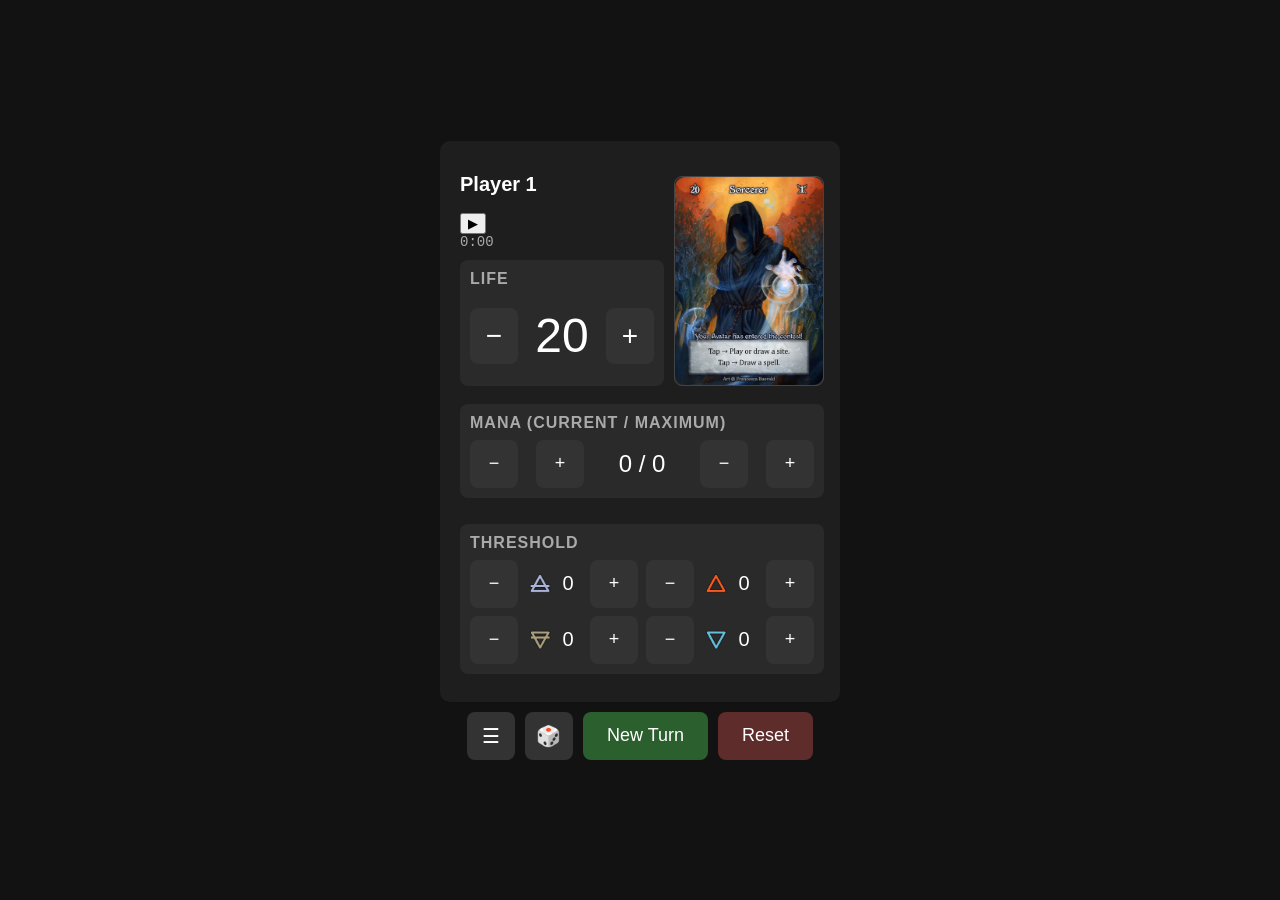
==== index.html @ 4267c9af "App launch!" ====
<!DOCTYPE html>
<html lang="en">
<head>
    <meta charset="UTF-8">
    <meta name="viewport" content="width=device-width, initial-scale=1.0">
    <title>Sorcery Life Counter</title>
    <link rel="stylesheet" href="css/style.css?v=1.0.4">
</head>
<body>

    <!-- Player panels -->
    <div class="container" id="container"></div>

    <!-- Global controls -->
    <div class="global-buttons">
        <button class="settings-btn" onclick="openMenu()">&#9776;</button>
        <button class="settings-btn" onclick="openDice()">&#127922;</button>
        <button class="new-turn-btn" onclick="newTurn()">New Turn</button>
        <button class="reset-btn" onclick="resetGame()">Reset</button>
    </div>

    <!-- Menu modal -->
    <div class="modal-overlay" id="menu-overlay" onclick="closeMenu()">
        <div class="modal-content menu-content" onclick="event.stopPropagation()">
            <button class="modal-close" onclick="closeMenu()">&#10005;</button>
            <h3 class="browser-title">Menu</h3>
            
            <button class="menu-option" onclick="openSettings()">
                <span class="menu-icon">&#9881;&#65039;</span>
                <span class="menu-label">Settings</span>
            </button>
            
            <button class="menu-option" onclick="openCodex()">
                <span class="menu-icon">&#128214;</span>
                <span class="menu-label">Codex</span>
            </button>
            
            <button class="menu-option" onclick="openCardLookup()">
                <span class="menu-icon">&#128269;</span>
                <span class="menu-label">Card Lookup</span>
            </button>
            
            <button class="menu-option" onclick="openAbout()">
                <span class="menu-icon">&#9432;</span>
                <span class="menu-label">About</span>
            </button>
        </div>
    </div>

    <!-- Settings modal -->
    <div class="modal-overlay" id="settings-overlay" onclick="closeSettings()">
        <div class="modal-content" onclick="event.stopPropagation()">
            <button class="modal-close" onclick="closeSettings()">&#10005;</button>
            <h3 class="browser-title">Settings</h3>
            
            <div class="settings-row">
                <label>Number of Players</label>
                <select id="player-count" onchange="handlePlayerCount()">
                    <option value="1">1 Player</option>
                    <option value="2">2 Players</option>
                    <option value="3">3 Players</option>
                    <option value="4">4 Players</option>
                    <option value="5">5 Players</option>
                    <option value="6">6 Players</option>
                </select>
            </div>
            
            <div class="settings-row">
                <label>Remove Player</label>
                <select id="remove-player" onchange="handleRemovePlayer()">
                    <option value="">Select player</option>
                </select>
            </div>
            
            <div class="settings-row">
                <label>Timer Mode</label>
                <select id="timer-mode" onchange="handleTimerModeChange()">
                    <option value="elapsed">Elapsed Time</option>
                    <option value="countdown">Countdown</option>
                </select>
            </div>
            
            <div class="settings-row">
                <label>Timer Scope</label>
                <select id="timer-scope" onchange="handleTimerScopeChange()">
                    <option value="global">Global Timer</option>
                    <option value="per-player">Per-Player Timer</option>
                </select>
            </div>
            
            <div class="settings-row">
                <label>Countdown Duration (minutes)</label>
                <input type="number" id="timer-duration" value="60" min="1" max="999" onchange="handleTimerDurationChange()">
            </div>
        </div>
    </div>

    <!-- Codex modal -->
    <div class="modal-overlay" id="codex-overlay" onclick="closeCodex()">
        <div class="modal-content" onclick="event.stopPropagation()">
            <button class="modal-close" onclick="closeCodex()">&#10005;</button>
            <h3 class="browser-title">Codex</h3>
            
            <div class="browser-controls">
                <input type="text" id="codex-search" placeholder="Search keywords (e.g., Ward, Charge)..."
                    oninput="searchCodex()" onclick="event.stopPropagation()">
            </div>
            
            <div id="codex-results" class="codex-results">
                <div class="browser-loading">Enter a keyword to search</div>
            </div>
        </div>
    </div>

    <!-- Card Lookup modal -->
    <div class="modal-overlay" id="card-lookup-overlay" onclick="closeCardLookup()">
        <div class="modal-content" onclick="event.stopPropagation()">
            <button class="modal-close" onclick="closeCardLookup()">&#10005;</button>
            <h3 class="browser-title">Card Lookup</h3>
            
            <div class="browser-controls">
                <input type="text" id="card-search" placeholder="Search cards..."
                    oninput="searchCards()" onclick="event.stopPropagation()">
            </div>
            
            <div id="card-results" class="avatar-list">
                <div class="browser-loading">Enter a card name to search</div>
            </div>
            
            <div id="card-detail" class="card-detail" style="display:none">
                <img id="card-detail-image" src="" alt="Card">
                <div id="card-detail-text"></div>
                <div id="card-detail-faq"></div>
                <button class="modal-cancel" onclick="backToCardList()">Back</button>
            </div>
        </div>
    </div>

    <!-- About modal -->
    <div class="modal-overlay" id="about-overlay" onclick="closeAbout()">
        <div class="modal-content about-content" onclick="event.stopPropagation()">
            <button class="modal-close" onclick="closeAbout()">&#10005;</button>
            <h3 class="browser-title">About</h3>
            
            <div class="about-section">
                <h4>Sorcery Life Counter</h4>
                <p>A comprehensive life tracking and reference tool for Sorcery: Contested Realm.</p>
                <p class="about-motto"><em>"Opponents, not enemies :)"</em></p>
            </div>
            
            <div class="about-section">
                <h4>Created By</h4>
                <p><a href="https://github.com/Kraxiloth" target="_blank" rel="noopener">Kraxiloth</a></p>
                <p class="about-contact">Contact: Discord @kraxiloth</p>
            </div>
            
            <div class="about-section">
                <h4>Contributors</h4>
                <p>Special thanks to the <strong>Kanoncon</strong> community for invaluable feedback and testing.</p>
                <p><strong>Nossy</strong> — Design & Testing</p>
            </div>
            
            <div class="about-section">
                <h4>Development</h4>
                <p>Built through AI-assisted pair programming with <strong>Claude</strong> (Anthropic). This project demonstrates the potential of collaborative human-AI development.</p>
            </div>
            
            <div class="about-section">
                <h4>Open Source</h4>
                <p><a href="https://github.com/Kraxiloth/sorcery" target="_blank" rel="noopener">View on GitHub</a></p>
                <p class="about-version">Version 1.0.4</p>
            </div>
        </div>
    </div>

    <!-- Avatar card modal -->
    <div class="modal-overlay" id="modal-overlay" onclick="closeModal()">
        <div class="modal-content" onclick="event.stopPropagation()">
            <button class="modal-close" onclick="closeModal()">&#10005;</button>

            <div id="modal-view-card">
                <img class="modal-image" id="modal-image" src="" alt="Avatar">
                <button class="modal-change" onclick="openAvatarBrowser()">Change Avatar</button>
            </div>

            <div id="modal-avatar-browser" style="display:none" onclick="event.stopPropagation()">
                <h3 class="browser-title">Select Avatar</h3>
                <div class="browser-controls">
                    <input type="text" id="avatar-search" placeholder="Search avatars..."
                        oninput="handleSearchInput()" onclick="event.stopPropagation()">
                    <label class="finish-toggle">
                        <input type="checkbox" id="show-all-finishes" onchange="filterAvatars()">
                        Show all finishes
                    </label>
                </div>
                <div id="avatar-list" class="avatar-list">
                    <div class="browser-loading">Loading avatars...</div>
                </div>
                <div id="avatar-preview" class="avatar-preview" style="display:none">
                    <img id="preview-image" src="" alt="Preview">
                    <button class="modal-change" onclick="confirmAvatar()">Select This Avatar</button>
                    <button class="modal-cancel" onclick="backToList()">Back</button>
                </div>
            </div>
        </div>
    </div>

    <!-- Dice roller modal -->
    <div class="modal-overlay" id="dice-overlay" onclick="closeDice()">
        <div class="modal-content" onclick="event.stopPropagation()">
            <button class="modal-close" onclick="closeDice()">&#10005;</button>
            <h3 class="browser-title">Dice Roller</h3>
            <div class="dice-controls">
                <div class="dice-row">
                    <span class="dice-label">D6</span>
                    <button class="dice-count-btn" onclick="adjustDiceCount('d6', -1)">&minus;</button>
                    <span class="dice-count" id="count-d6">0</span>
                    <button class="dice-count-btn" onclick="adjustDiceCount('d6', 1)">+</button>
                </div>
                <div class="dice-row">
                    <span class="dice-label">D12</span>
                    <button class="dice-count-btn" onclick="adjustDiceCount('d12', -1)">&minus;</button>
                    <span class="dice-count" id="count-d12">0</span>
                    <button class="dice-count-btn" onclick="adjustDiceCount('d12', 1)">+</button>
                </div>
                <div class="dice-row">
                    <span class="dice-label">D20</span>
                    <button class="dice-count-btn" onclick="adjustDiceCount('d20', -1)">&minus;</button>
                    <span class="dice-count" id="count-d20">0</span>
                    <button class="dice-count-btn" onclick="adjustDiceCount('d20', 1)">+</button>
                </div>
            </div>
            <button class="new-turn-btn" id="roll-btn" onclick="rollDice()">Roll</button>
            <div id="dice-results" class="dice-results" style="display:none">
                <div id="dice-results-content"></div>
                <div class="dice-grand-total" id="dice-grand-total"></div>
                <button class="new-turn-btn" onclick="rollDice()">Roll Again</button>
            </div>
        </div>
    </div>

    <!-- Scripts loaded in dependency order -->
    <script src="js/players.js?v=1.0.4"></script>
    <script src="js/game.js?v=1.0.4"></script>
    <script src="js/timer.js?v=1.0.4"></script>
    <script src="js/avatars.js?v=1.0.0"></script>
    <script src="js/dice.js?v=1.0.0"></script>
    <script src="js/codex.js?v=1.0.4"></script>
    <script src="js/cards.js?v=1.0.4"></script>
    <script src="js/ui.js?v=1.0.4"></script>

    <script>
        // Initialise the app
        const stateLoaded = loadGameState();
        renderPlayers();
        updateRemoveDropdown();
        
        if (stateLoaded) {
            restoreAvatarImages();
        }
    </script>

</body>
</html>
---- css/style.css ----
/* =============================================================================
   DESIGN SYSTEM - CSS VARIABLES
   ============================================================================= */

:root {
    /* Spacing scale */
    --space-xs: 2px;
    --space-sm: 4px;
    --space-md: 8px;
    --space-lg: 10px;
    --space-xl: 20px;
    
    /* Component sizes */
    --button-size: 48px;
    --button-font: 18px;
    --life-button-height: 56px;
    --life-button-font: 28px;
    --value-width: 80px;
    --value-font: 48px;
    --value-small-font: 20px;
    --icon-size: 24px;
    
    /* Grid layout - calculated for content fit */
    --avatar-width: 150px;
    --grid-gap: 10px;
    
    /* Rounded values */
    --radius-sm: 8px;
    --radius-md: 10px;
    --radius-lg: 12px;
    
    /* Colors */
    --bg-primary: #121212;
    --bg-secondary: #1e1e1e;
    --bg-tertiary: #2a2a2a;
    --bg-button: #333333;
    --bg-button-hover: #555555;
    --border-color: #444444;
    --text-primary: #ffffff;
    --text-secondary: #aaaaaa;
    --text-tertiary: #666666;
    --color-green: #2c5f2e;
    --color-green-hover: #3d7a40;
    --color-red: #5f2c2c;
    --color-red-hover: #7a3d3d;
    --color-timer-expired: #ff6b6b;
}

/* Breakpoint: Narrow devices (Galaxy S8+, older phones) */
@media (max-width: 360px) {
    :root {
        --space-md: 6px;
        --space-lg: 8px;
        --space-xl: 15px;
        --button-size: 40px;
        --button-font: 16px;
        --life-button-font: 24px;
        --value-width: 70px;
        --value-small-font: 16px;
        --icon-size: 20px;
        --avatar-width: 130px;
        --grid-gap: 8px;
    }
}

/* Breakpoint: Short viewports */
@media (max-height: 700px) {
    :root {
        --space-md: 6px;
        --value-font: 32px;
    }
}


/* =============================================================================
   BASE
   ============================================================================= */

html, body {
    overflow-x: hidden;
}

body {
    background-color: var(--bg-primary);
    color: var(--text-primary);
    font-family: Arial, sans-serif;
    display: flex;
    flex-direction: column;
    align-items: center;
    justify-content: center;
    height: 100svh;
    margin: 0;
    overflow: hidden;
}


/* =============================================================================
   GLOBAL BUTTONS
   ============================================================================= */

.global-buttons {
    display: flex;
    gap: var(--space-lg);
    margin-top: var(--space-lg);
    justify-content: center;
    padding: 0 var(--space-lg);
    padding-bottom: env(safe-area-inset-bottom, var(--space-lg));
    flex-shrink: 0;
}

.settings-btn {
    background-color: var(--bg-button);
    color: var(--text-primary);
    border: none;
    padding: 0;
    border-radius: var(--radius-sm);
    font-size: 20px;
    cursor: pointer;
    width: var(--button-size);
    height: var(--button-size);
    display: flex;
    align-items: center;
    justify-content: center;
    flex-shrink: 0;
}

.new-turn-btn {
    background-color: var(--color-green);
    color: var(--text-primary);
    border: none;
    padding: 0 24px;
    border-radius: var(--radius-sm);
    font-size: var(--button-font);
    cursor: pointer;
    flex: 1;
    max-width: 200px;
    min-width: 100px;
    height: var(--button-size);
    display: flex;
    align-items: center;
    justify-content: center;
    white-space: nowrap;
}

.new-turn-btn:hover {
    background-color: var(--color-green-hover);
}

.reset-btn {
    background-color: var(--color-red);
    color: var(--text-primary);
    border: none;
    padding: 0 24px;
    border-radius: var(--radius-sm);
    font-size: var(--button-font);
    cursor: pointer;
    height: var(--button-size);
    display: flex;
    align-items: center;
    justify-content: center;
}

.reset-btn:hover {
    background-color: var(--color-red-hover);
}


/* =============================================================================
   PLAYER PANEL
   ============================================================================= */

.container {
    display: flex;
    flex-wrap: wrap;
    justify-content: center;
    width: 100%;
    max-width: 800px;
    gap: var(--space-xl);
}

.player {
    background-color: var(--bg-secondary);
    padding: var(--space-xl);
    border-radius: var(--radius-md);
    flex: 1 1 300px;
    max-width: 360px;
    display: grid;
    grid-template-columns: 1fr var(--avatar-width);
    grid-template-rows: auto 1fr;
    column-gap: var(--grid-gap);
    row-gap: var(--grid-gap);
    align-items: stretch;
}

.player-header-section {
    grid-column: 1;
    grid-row: 1;
    display: flex;
    flex-direction: column;
    gap: var(--space-sm);
}

.player-name {
    margin: 0;
    font-size: 20px;
    cursor: pointer;
    min-height: var(--button-size);
    display: flex;
    align-items: center;
}

.timer-display {
    font-size: 14px;
    color: var(--text-secondary);
    font-family: 'Courier New', monospace;
}

.timer-expired {
    color: var(--color-timer-expired);
    font-weight: bold;
}

.player-avatar {
    grid-column: 2;
    grid-row: 1 / 3;
    display: flex;
    align-items: flex-end;
}

.player-life {
    grid-column: 1;
    grid-row: 2;
    display: flex;
    flex-direction: column;
    justify-content: flex-end;
}

.player-life .section {
    margin: 0;
}

.player-mana {
    grid-column: 1 / 3;
}

.player-threshold {
    grid-column: 1 / 3;
}

.avatar-card {
    width: 100%;
    aspect-ratio: 5 / 7;
    background-color: var(--bg-tertiary);
    border-radius: var(--radius-sm);
    display: flex;
    align-items: center;
    justify-content: center;
    overflow: hidden;
    border: 1px solid var(--border-color);
    position: relative;
}

.avatar-initial {
    font-size: 48px;
    color: var(--text-tertiary);
    font-weight: bold;
    position: absolute;
    z-index: 0;
}

.avatar-card img {
    width: 100%;
    height: 100%;
    object-fit: cover;
    position: absolute;
    z-index: 1;
}

.section {
    margin: var(--space-md) 0;
    padding: var(--space-lg);
    background-color: var(--bg-tertiary);
    border-radius: var(--radius-sm);
}

.section h3 {
    margin: 0 0 var(--space-md);
    font-size: 16px;
    color: var(--text-secondary);
    text-transform: uppercase;
    letter-spacing: 1px;
}

.value {
    font-size: var(--value-font);
    min-height: 60px;
    line-height: 60px;
    overflow: hidden;
    margin: var(--space-lg) 0;
    min-width: var(--value-width);
    width: var(--value-width);
    text-align: center;
}

.value.small {
    font-size: 18px;
    min-height: unset;
    margin: 0;
    width: var(--button-size);
    text-align: center;
    line-height: normal;
}

.life-controls {
    display: flex;
    align-items: center;
    justify-content: space-between;
    gap: var(--space-sm);
}

.life-btn {
    background-color: var(--bg-button);
    color: var(--text-primary);
    border: none;
    border-radius: var(--radius-sm);
    font-size: var(--life-button-font);
    cursor: pointer;
    width: var(--button-size);
    min-height: var(--life-button-height);
    display: flex;
    align-items: center;
    justify-content: center;
    flex-shrink: 0;
}

.life-btn:hover {
    background-color: var(--bg-button-hover);
}


/* =============================================================================
   MANA ROW
   ============================================================================= */

.mana-controls {
    display: flex;
    align-items: center;
    justify-content: space-between;
    gap: var(--space-xs);
}

.mana-btn {
    background-color: var(--bg-button);
    color: var(--text-primary);
    border: none;
    border-radius: var(--radius-sm);
    font-size: var(--button-font);
    cursor: pointer;
    width: var(--button-size);
    height: var(--button-size);
    display: flex;
    align-items: center;
    justify-content: center;
    flex-shrink: 0;
}

.mana-btn:hover {
    background-color: var(--bg-button-hover);
}

.value.mana-value {
    font-size: 24px;
    min-height: unset;
    line-height: normal;
    margin: 0;
    min-width: var(--value-width);
    width: var(--value-width);
    text-align: center;
    flex-shrink: 0;
}


/* =============================================================================
   THRESHOLD INLINE
   ============================================================================= */

.threshold-grid {
    display: grid;
    grid-template-columns: 1fr 1fr;
    gap: var(--space-md);
}

.threshold-row {
    display: flex;
    align-items: center;
    gap: var(--space-xs);
}

.threshold-btn {
    background-color: var(--bg-button);
    color: var(--text-primary);
    border: none;
    border-radius: var(--radius-sm);
    font-size: var(--button-font);
    cursor: pointer;
    width: var(--button-size);
    height: var(--button-size);
    display: flex;
    align-items: center;
    justify-content: center;
    flex-shrink: 0;
}

.threshold-btn:hover {
    background-color: var(--bg-button-hover);
}

.threshold-display {
    display: flex;
    align-items: center;
    justify-content: center;
    gap: var(--space-sm);
    flex: 1;
    min-width: 0;
}

.threshold-display span {
    min-width: 24px;
    text-align: center;
    flex-shrink: 0;
    font-size: var(--value-small-font);
}

.element-icon {
    width: var(--icon-size);
    height: var(--icon-size);
    object-fit: contain;
    flex-shrink: 0;
}


/* =============================================================================
   MODAL - SHARED
   ============================================================================= */

.modal-overlay {
    display: none;
    position: fixed;
    top: 0;
    left: 0;
    width: 100%;
    height: 100%;
    background-color: rgba(0, 0, 0, 0.85);
    z-index: 100;
    align-items: center;
    justify-content: center;
    flex-direction: column;
    gap: 15px;
    overflow-x: hidden;
}

.modal-overlay.active {
    display: flex;
}

.modal-content {
    display: flex;
    flex-direction: column;
    align-items: center;
    gap: 15px;
    max-height: 90vh;
    overflow-y: auto;
    width: 90vw;
    max-width: 400px;
    background-color: var(--bg-secondary);
    border-radius: var(--radius-lg);
    padding: var(--space-xl);
    box-sizing: border-box;
}

.modal-close {
    position: fixed;
    top: var(--space-xl);
    right: var(--space-xl);
    background-color: var(--bg-button);
    color: var(--text-primary);
    border: none;
    border-radius: 50%;
    width: var(--button-size);
    height: var(--button-size);
    font-size: var(--button-font);
    cursor: pointer;
    display: flex;
    align-items: center;
    justify-content: center;
}

.modal-change {
    background-color: var(--border-color);
    color: var(--text-primary);
    border: none;
    padding: 0 24px;
    border-radius: var(--radius-sm);
    font-size: 16px;
    cursor: pointer;
    align-self: center;
    height: var(--button-size);
    display: flex;
    align-items: center;
    justify-content: center;
}

.modal-change:hover {
    background-color: var(--text-tertiary);
}

.modal-cancel {
    background-color: var(--bg-button);
    color: var(--text-secondary);
    border: none;
    padding: 0 var(--space-xl);
    border-radius: var(--radius-sm);
    font-size: 15px;
    cursor: pointer;
    height: var(--button-size);
    display: flex;
    align-items: center;
    justify-content: center;
}

.browser-title {
    margin: 0;
    font-size: var(--button-font);
    color: var(--text-primary);
    text-align: center;
}


/* =============================================================================
   MODAL - MENU
   ============================================================================= */

.menu-content {
    gap: var(--space-md);
}

.menu-option {
    width: 100%;
    background-color: var(--bg-tertiary);
    border: 1px solid var(--border-color);
    border-radius: var(--radius-sm);
    padding: 0 var(--space-xl);
    height: 60px;
    display: flex;
    align-items: center;
    gap: var(--space-xl);
    cursor: pointer;
    color: var(--text-primary);
    font-size: var(--button-font);
    box-sizing: border-box;
}

.menu-option:hover {
    background-color: var(--bg-button);
}

.menu-icon {
    font-size: 24px;
    width: 32px;
    display: flex;
    align-items: center;
    justify-content: center;
}

.menu-label {
    flex: 1;
    text-align: left;
}


/* =============================================================================
   MODAL - CODEX
   ============================================================================= */

.codex-results {
    width: 100%;
    display: flex;
    flex-direction: column;
    gap: var(--space-md);
    max-height: 60vh;
    overflow-y: auto;
}

.codex-entry {
    background-color: var(--bg-tertiary);
    border: 1px solid var(--border-color);
    border-radius: var(--radius-sm);
    overflow: hidden;
}

.codex-keyword {
    padding: var(--space-lg);
    cursor: pointer;
    font-weight: bold;
    font-size: 16px;
    display: flex;
    justify-content: space-between;
    align-items: center;
}

.codex-keyword:hover {
    background-color: var(--bg-button);
}

.codex-definition {
    padding: var(--space-lg);
    padding-bottom: var(--space-xl);
    border-top: 1px solid var(--border-color);
    color: var(--text-secondary);
    line-height: 1.5;
    display: none;
    max-height: 50vh;
    overflow-y: auto;
}

.codex-entry.expanded .codex-definition {
    display: block;
}

.codex-entry.expanded .codex-keyword::after {
    content: '▼';
}

.codex-keyword::after {
    content: '▶';
    font-size: 12px;
    color: var(--text-tertiary);
}


/* =============================================================================
   MODAL - CARD LOOKUP
   ============================================================================= */

.card-detail {
    width: 100%;
    display: flex;
    flex-direction: column;
    align-items: center;
    gap: var(--space-lg);
}

.card-detail img {
    max-width: 80vw;
    max-height: 50vh;
    border-radius: var(--radius-md);
    object-fit: contain;
}

.card-detail-text {
    width: 100%;
    padding: var(--space-lg);
    background-color: var(--bg-tertiary);
    border-radius: var(--radius-sm);
    line-height: 1.5;
}

.card-detail-faq {
    width: 100%;
    display: flex;
    flex-direction: column;
    gap: var(--space-md);
}

.card-faq-item {
    background-color: var(--bg-tertiary);
    border-radius: var(--radius-sm);
    padding: var(--space-lg);
}

.card-faq-question {
    font-weight: bold;
    margin-bottom: var(--space-sm);
    color: var(--text-primary);
}

.card-faq-answer {
    color: var(--text-secondary);
    line-height: 1.5;
}


/* =============================================================================
   MODAL - ABOUT
   ============================================================================= */

.about-content {
    max-width: 500px;
}

.about-section {
    width: 100%;
    padding: var(--space-lg);
    background-color: var(--bg-tertiary);
    border-radius: var(--radius-sm);
    margin-bottom: var(--space-md);
}

.about-section h4 {
    margin: 0 0 var(--space-md) 0;
    color: var(--text-primary);
    font-size: 16px;
    text-transform: uppercase;
    letter-spacing: 1px;
}

.about-section p {
    margin: var(--space-sm) 0;
    color: var(--text-secondary);
    line-height: 1.6;
}

.about-section a {
    color: var(--text-primary);
    text-decoration: underline;
}

.about-motto {
    font-style: italic;
    text-align: center;
    color: var(--text-primary) !important;
    font-size: 18px;
}

.about-contact {
    font-size: 14px;
    color: var(--text-tertiary) !important;
}

.about-version {
    font-size: 12px;
    color: var(--text-tertiary) !important;
    margin-top: var(--space-lg) !important;
    text-align: center;
}


/* =============================================================================
   MODAL - AVATAR CARD VIEW
   ============================================================================= */

.modal-image {
    max-width: calc(90vw - 40px);
    max-height: 70vh;
    aspect-ratio: 5 / 7;
    border-radius: var(--radius-lg);
    object-fit: cover;
}

#modal-view-card .modal-change {
    margin-top: var(--space-xl);
}


/* =============================================================================
   MODAL - AVATAR BROWSER
   ============================================================================= */

.browser-controls {
    display: flex;
    flex-direction: column;
    gap: var(--space-md);
    width: 100%;
}

#avatar-search {
    width: 100%;
    padding: 0 var(--space-lg);
    background-color: var(--bg-tertiary);
    border: 1px solid var(--border-color);
    border-radius: var(--radius-sm);
    color: var(--text-primary);
    font-size: 16px;
    box-sizing: border-box;
    height: var(--button-size);
}

#avatar-search::placeholder {
    color: var(--text-tertiary);
}

.finish-toggle {
    display: flex;
    align-items: center;
    gap: var(--space-md);
    font-size: 14px;
    color: var(--text-secondary);
    cursor: pointer;
    min-height: var(--button-size);
}

.avatar-list {
    width: 100%;
    display: flex;
    flex-direction: column;
    gap: 6px;
    max-height: 40vh;
    overflow-y: auto;
}

.avatar-list-item {
    background-color: var(--bg-tertiary);
    border: 1px solid var(--border-color);
    border-radius: var(--radius-sm);
    padding: 0 14px;
    cursor: pointer;
    font-size: 15px;
    color: var(--text-primary);
    text-align: left;
    min-height: var(--button-size);
    display: flex;
    align-items: center;
    width: 100%;
    box-sizing: border-box;
}

.avatar-list-item:hover {
    background-color: #3a3a3a;
    border-color: var(--text-tertiary);
}

.avatar-preview {
    display: flex;
    flex-direction: column;
    align-items: center;
    gap: var(--space-lg);
    width: 100%;
}

.avatar-preview img {
    max-width: 60vw;
    max-height: 50vh;
    aspect-ratio: 5 / 7;
    border-radius: var(--radius-md);
    object-fit: cover;
}

.browser-loading {
    color: var(--text-tertiary);
    text-align: center;
    padding: var(--space-xl);
}


/* =============================================================================
   MODAL - SETTINGS
   ============================================================================= */

.settings-row {
    display: flex;
    flex-direction: column;
    gap: 6px;
    width: 100%;
}

.settings-row label {
    font-size: 14px;
    color: var(--text-secondary);
    text-transform: uppercase;
    letter-spacing: 1px;
}

.settings-row select,
.settings-row input[type="number"] {
    background-color: var(--bg-tertiary);
    color: var(--text-primary);
    border: 1px solid var(--border-color);
    border-radius: var(--radius-sm);
    padding: 0 var(--space-lg);
    font-size: 16px;
    width: 100%;
    height: var(--button-size);
    box-sizing: border-box;
}


/* =============================================================================
   MODAL - DICE ROLLER
   ============================================================================= */

.dice-controls {
    display: flex;
    flex-direction: column;
    gap: var(--space-lg);
    width: 100%;
}

.dice-row {
    display: flex;
    align-items: center;
    justify-content: space-between;
    background-color: var(--bg-tertiary);
    border-radius: var(--radius-sm);
    padding: var(--space-lg) 14px;
    min-height: var(--button-size);
}

.dice-label {
    font-size: var(--button-font);
    font-weight: bold;
    color: var(--text-primary);
    width: 40px;
}

.dice-count-btn {
    background-color: var(--bg-button);
    color: var(--text-primary);
    border: none;
    border-radius: var(--radius-sm);
    font-size: 22px;
    cursor: pointer;
    width: var(--button-size);
    height: var(--button-size);
    display: flex;
    align-items: center;
    justify-content: center;
}

.dice-count-btn:hover {
    background-color: var(--bg-button-hover);
}

.dice-count {
    font-size: 22px;
    font-weight: bold;
    width: var(--button-size);
    text-align: center;
}

.dice-results {
    width: 100%;
    display: flex;
    flex-direction: column;
    gap: var(--space-md);
}

#dice-results .new-turn-btn {
    align-self: center;
}

.dice-result-row {
    background-color: var(--bg-tertiary);
    border-radius: var(--radius-sm);
    padding: var(--space-lg) 14px;
    display: flex;
    flex-direction: column;
    gap: var(--space-sm);
}

.dice-result-type {
    font-size: 14px;
    color: var(--text-secondary);
    text-transform: uppercase;
    letter-spacing: 1px;
}

.dice-result-values {
    font-size: var(--button-font);
    color: var(--text-primary);
}

.dice-result-total {
    font-size: 14px;
    color: var(--text-secondary);
}

.dice-grand-total {
    font-size: 22px;
    font-weight: bold;
    text-align: center;
    color: var(--text-primary);
    padding: var(--space-lg);
    background-color: var(--bg-tertiary);
    border-radius: var(--radius-sm);
}


/* =============================================================================
   RESPONSIVE - SMALL WIDTH
   ============================================================================= */

@media (max-width: 600px) {
    .section h3 {
        font-size: 14px;
    }

    .value.small {
        font-size: 16px;
    }
}
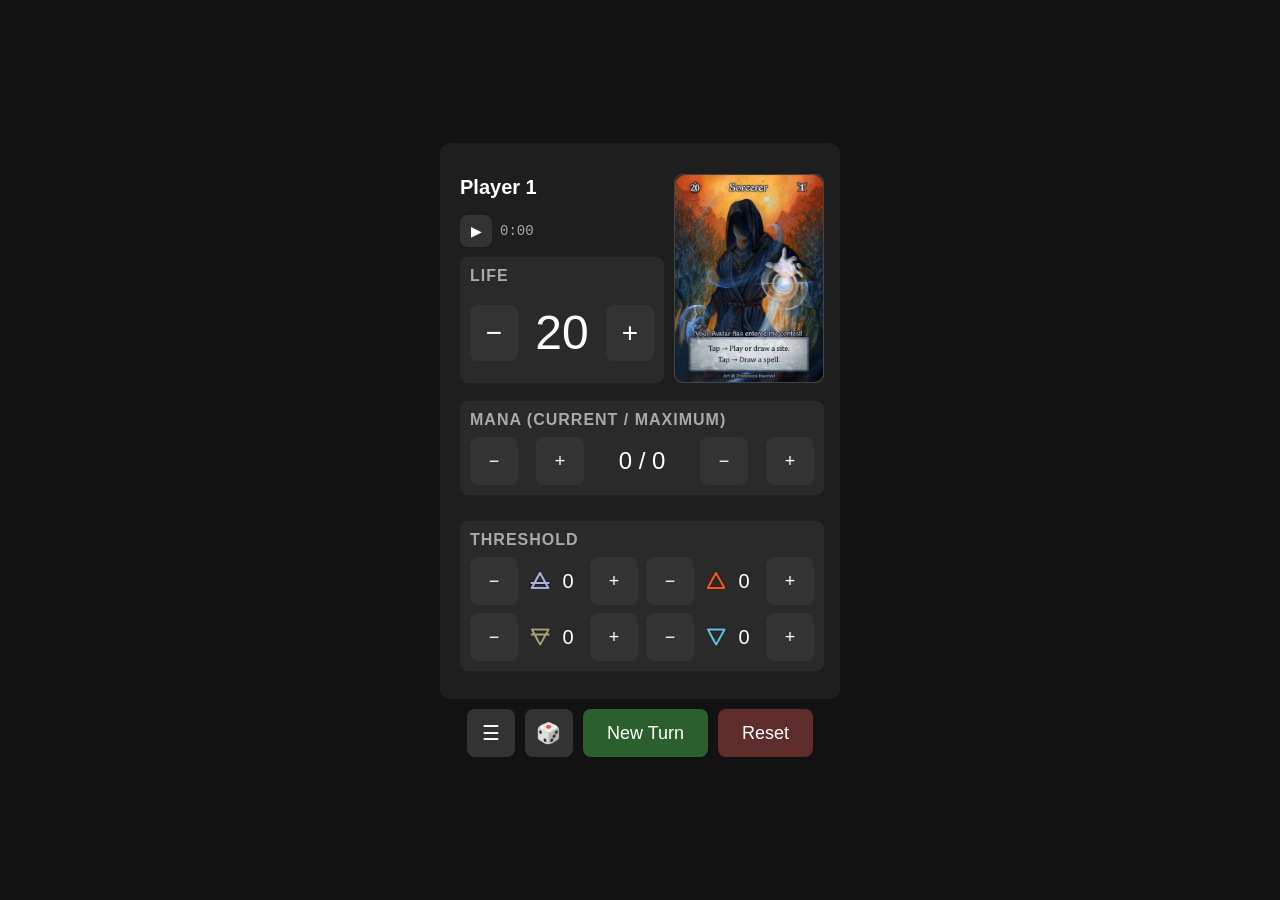
==== commit a6842bc6: "FAVICON update." ====
--- a/index.html
+++ b/index.html
@@ -2,6 +2,14 @@
 <html lang="en">
 <head>
     <meta charset="UTF-8">
+
+    <!-- Favicons -->
+    <link rel="icon" href="/favicon.ico" sizes="any">
+    <link rel="icon" type="image/png" sizes="32x32" href="/favicon-32x32.png">
+    <link rel="icon" type="image/png" sizes="16x16" href="/favicon-16x16.png">
+    <link rel="apple-touch-icon" sizes="180x180" href="/apple-touch-icon.png">
+    <link rel="manifest" href="/site.webmanifest">
+
     <meta name="viewport" content="width=device-width, initial-scale=1.0">
     <title>Sorcery Life Counter</title>
     <link rel="stylesheet" href="css/style.css?v=1.0.4">
--- a/css/style.css
+++ b/css/style.css
@@ -215,6 +215,31 @@
     font-family: 'Courier New', monospace;
 }
 
+.timer-row {
+    display: flex;
+    align-items: center;
+    gap: var(--space-md);
+}
+
+.timer-control {
+    background-color: var(--bg-button);
+    color: var(--text-primary);
+    border: none;
+    border-radius: var(--radius-sm);
+    width: 32px;
+    height: 32px;
+    font-size: 14px;
+    cursor: pointer;
+    display: flex;
+    align-items: center;
+    justify-content: center;
+    flex-shrink: 0;
+}
+
+.timer-control:hover {
+    background-color: var(--bg-button-hover);
+}
+
 .timer-expired {
     color: var(--color-timer-expired);
     font-weight: bold;
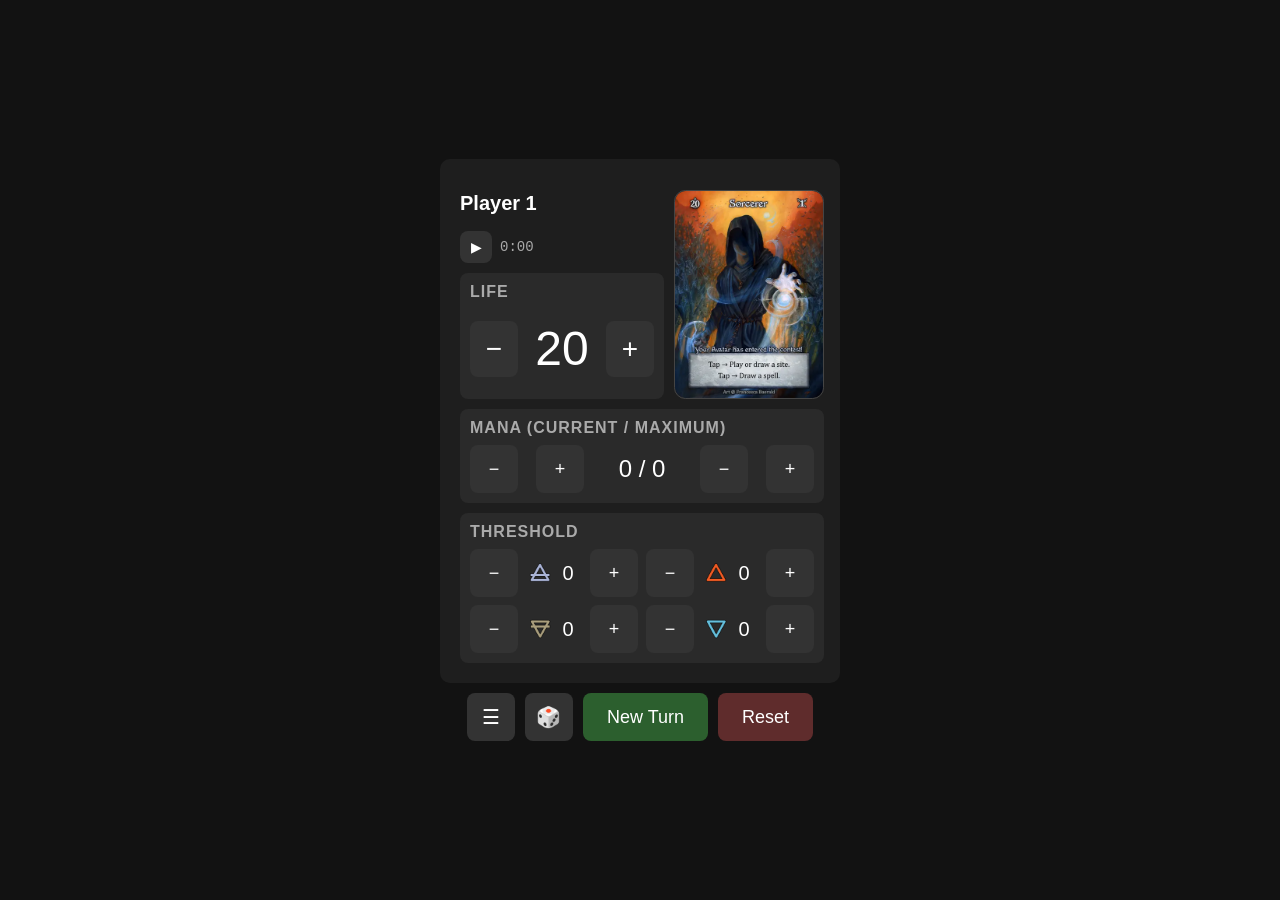
==== commit c66fdc11: "- Bug fixes to CSS spacing, dice roller, timer issues and overall styling." ====
--- a/index.html
+++ b/index.html
@@ -2,17 +2,9 @@
 <html lang="en">
 <head>
     <meta charset="UTF-8">
-
-    <!-- Favicons -->
-    <link rel="icon" href="/favicon.ico" sizes="any">
-    <link rel="icon" type="image/png" sizes="32x32" href="/favicon-32x32.png">
-    <link rel="icon" type="image/png" sizes="16x16" href="/favicon-16x16.png">
-    <link rel="apple-touch-icon" sizes="180x180" href="/apple-touch-icon.png">
-    <link rel="manifest" href="/site.webmanifest">
-
     <meta name="viewport" content="width=device-width, initial-scale=1.0">
     <title>Sorcery Life Counter</title>
-    <link rel="stylesheet" href="css/style.css?v=1.0.4">
+    <link rel="stylesheet" href="css/style.css?v=1.0.5">
 </head>
 <body>
 
@@ -128,7 +120,7 @@
             
             <div class="browser-controls">
                 <input type="text" id="card-search" placeholder="Search cards..."
-                    oninput="searchCards()" onclick="event.stopPropagation()">
+                    oninput="searchCards()" onclick="handleCardSearchClick(event)">
             </div>
             
             <div id="card-results" class="avatar-list">
@@ -215,44 +207,38 @@
 
     <!-- Dice roller modal -->
     <div class="modal-overlay" id="dice-overlay" onclick="closeDice()">
-        <div class="modal-content" onclick="event.stopPropagation()">
+        <div class="modal-content dice-modal-content" onclick="event.stopPropagation()">
             <button class="modal-close" onclick="closeDice()">&#10005;</button>
-            <h3 class="browser-title">Dice Roller</h3>
-            <div class="dice-controls">
-                <div class="dice-row">
-                    <span class="dice-label">D6</span>
-                    <button class="dice-count-btn" onclick="adjustDiceCount('d6', -1)">&minus;</button>
-                    <span class="dice-count" id="count-d6">0</span>
-                    <button class="dice-count-btn" onclick="adjustDiceCount('d6', 1)">+</button>
-                </div>
-                <div class="dice-row">
-                    <span class="dice-label">D12</span>
-                    <button class="dice-count-btn" onclick="adjustDiceCount('d12', -1)">&minus;</button>
-                    <span class="dice-count" id="count-d12">0</span>
-                    <button class="dice-count-btn" onclick="adjustDiceCount('d12', 1)">+</button>
-                </div>
-                <div class="dice-row">
-                    <span class="dice-label">D20</span>
-                    <button class="dice-count-btn" onclick="adjustDiceCount('d20', -1)">&minus;</button>
-                    <span class="dice-count" id="count-d20">0</span>
-                    <button class="dice-count-btn" onclick="adjustDiceCount('d20', 1)">+</button>
-                </div>
-            </div>
-            <button class="new-turn-btn" id="roll-btn" onclick="rollDice()">Roll</button>
-            <div id="dice-results" class="dice-results" style="display:none">
-                <div id="dice-results-content"></div>
-                <div class="dice-grand-total" id="dice-grand-total"></div>
-                <button class="new-turn-btn" onclick="rollDice()">Roll Again</button>
+            <h3 class="browser-title">Roll Dice</h3>
+            
+            <!-- Dice selection -->
+            <div id="dice-selection" class="dice-selection">
+                <button class="dice-button d6-button" onclick="rollD6()">
+                    <div class="dice-icon">⚅</div>
+                    <div class="dice-label">D6</div>
+                </button>
+                <button class="dice-button d20-button" onclick="rollD20()">
+                    <div class="dice-icon">🎲</div>
+                    <div class="dice-label">D20</div>
+                </button>
+            </div>
+            
+            <!-- Dice Display -->
+            <div id="dice-display" class="dice-display-container" style="display:none">
+                <div id="dice-visual" class="dice-visual">
+                    <img id="dice-icon-img" class="dice-icon-img" src="" alt="Dice">
+                    <div id="dice-result-number" class="dice-result-number">1</div>
+                </div>
             </div>
         </div>
     </div>
 
     <!-- Scripts loaded in dependency order -->
-    <script src="js/players.js?v=1.0.4"></script>
-    <script src="js/game.js?v=1.0.4"></script>
-    <script src="js/timer.js?v=1.0.4"></script>
+    <script src="js/players.js?v=1.0.5"></script>
+    <script src="js/game.js?v=1.0.5"></script>
+    <script src="js/timer.js?v=1.0.5"></script>
     <script src="js/avatars.js?v=1.0.0"></script>
-    <script src="js/dice.js?v=1.0.0"></script>
+    <script src="js/dice.js?v=1.0.5"></script>
     <script src="js/codex.js?v=1.0.4"></script>
     <script src="js/cards.js?v=1.0.4"></script>
     <script src="js/ui.js?v=1.0.4"></script>
@@ -266,6 +252,14 @@
         if (stateLoaded) {
             restoreAvatarImages();
         }
+        
+        // Initialize timer displays (handles both fresh and restored state)
+        initializeTimerDisplays();
+        
+        // If timer was running, start the interval
+        if (timerRunning) {
+            startTimer();
+        }
     </script>
 
 </body>
--- a/css/style.css
+++ b/css/style.css
@@ -276,7 +276,7 @@
     width: 100%;
     aspect-ratio: 5 / 7;
     background-color: var(--bg-tertiary);
-    border-radius: var(--radius-sm);
+    border-radius: 3mm;
     display: flex;
     align-items: center;
     justify-content: center;
@@ -302,7 +302,7 @@
 }
 
 .section {
-    margin: var(--space-md) 0;
+    margin: 0;
     padding: var(--space-lg);
     background-color: var(--bg-tertiary);
     border-radius: var(--radius-sm);
@@ -910,103 +910,124 @@
 
 
 /* =============================================================================
-   MODAL - DICE ROLLER
-   ============================================================================= */
-
-.dice-controls {
-    display: flex;
-    flex-direction: column;
-    gap: var(--space-lg);
-    width: 100%;
-}
-
-.dice-row {
-    display: flex;
-    align-items: center;
-    justify-content: space-between;
+   MODAL - DICE ROLLER - SIMPLIFIED
+   ============================================================================= */
+
+.dice-modal-content {
+    min-height: 400px;
+}
+
+.dice-selection {
+    display: flex;
+    gap: var(--space-xl);
+    justify-content: center;
+    align-items: center;
+    width: 100%;
+    padding: var(--space-xl) 0;
+}
+
+.dice-button {
     background-color: var(--bg-tertiary);
-    border-radius: var(--radius-sm);
-    padding: var(--space-lg) 14px;
-    min-height: var(--button-size);
+    border: 2px solid var(--border-color);
+    border-radius: var(--radius-lg);
+    padding: var(--space-xl);
+    cursor: pointer;
+    display: flex;
+    flex-direction: column;
+    align-items: center;
+    gap: var(--space-md);
+    min-width: 120px;
+    transition: all 0.2s ease;
+}
+
+.dice-button:hover {
+    background-color: var(--bg-button);
+    border-color: var(--text-primary);
+    transform: scale(1.05);
+}
+
+.dice-icon {
+    font-size: 64px;
 }
 
 .dice-label {
-    font-size: var(--button-font);
+    font-size: 20px;
     font-weight: bold;
     color: var(--text-primary);
-    width: 40px;
-}
-
-.dice-count-btn {
-    background-color: var(--bg-button);
-    color: var(--text-primary);
-    border: none;
-    border-radius: var(--radius-sm);
-    font-size: 22px;
-    cursor: pointer;
-    width: var(--button-size);
-    height: var(--button-size);
-    display: flex;
-    align-items: center;
-    justify-content: center;
-}
-
-.dice-count-btn:hover {
-    background-color: var(--bg-button-hover);
-}
-
-.dice-count {
-    font-size: 22px;
+}
+
+/* Dice Display Container */
+.dice-display-container {
+    display: flex;
+    flex-direction: column;
+    align-items: center;
+    justify-content: center;
+    width: 100%;
+    min-height: 300px;
+    gap: var(--space-xl);
+}
+
+.dice-visual {
+    position: relative;
+    width: 200px;
+    height: 200px;
+    display: flex;
+    align-items: center;
+    justify-content: center;
+}
+
+.dice-icon-img {
+    width: 100%;
+    height: 100%;
+    filter: brightness(0.8);
+}
+
+.dice-result-number {
+    position: absolute;
+    font-size: 80px;
     font-weight: bold;
-    width: var(--button-size);
-    text-align: center;
-}
-
-.dice-results {
-    width: 100%;
-    display: flex;
-    flex-direction: column;
-    gap: var(--space-md);
-}
-
-#dice-results .new-turn-btn {
-    align-self: center;
-}
-
-.dice-result-row {
-    background-color: var(--bg-tertiary);
-    border-radius: var(--radius-sm);
-    padding: var(--space-lg) 14px;
-    display: flex;
-    flex-direction: column;
-    gap: var(--space-sm);
-}
-
-.dice-result-type {
-    font-size: 14px;
-    color: var(--text-secondary);
-    text-transform: uppercase;
-    letter-spacing: 1px;
-}
-
-.dice-result-values {
-    font-size: var(--button-font);
-    color: var(--text-primary);
-}
-
-.dice-result-total {
-    font-size: 14px;
-    color: var(--text-secondary);
-}
-
-.dice-grand-total {
-    font-size: 22px;
-    font-weight: bold;
-    text-align: center;
-    color: var(--text-primary);
-    padding: var(--space-lg);
-    background-color: var(--bg-tertiary);
-    border-radius: var(--radius-sm);
+    color: var(--text-primary);
+    text-shadow: 2px 2px 6px rgba(0, 0, 0, 0.8);
+    opacity: 0;
+    transition: opacity 0.3s ease;
+}
+
+.dice-result-number.show {
+    opacity: 1;
+}
+
+/* Rolling Animations */
+.dice-visual.rolling-d6 {
+    animation: roll-3d 2s ease-out;
+}
+
+.dice-visual.rolling-d20 {
+    animation: roll-tumble 2s ease-out;
+}
+
+@keyframes roll-3d {
+    0% { transform: rotateX(0deg) rotateY(0deg) scale(1); }
+    15% { transform: rotateX(180deg) rotateY(180deg) scale(1.1); }
+    30% { transform: rotateX(360deg) rotateY(360deg) scale(0.9); }
+    45% { transform: rotateX(540deg) rotateY(540deg) scale(1.05); }
+    60% { transform: rotateX(720deg) rotateY(720deg) scale(0.95); }
+    75% { transform: rotateX(900deg) rotateY(900deg) scale(1.02); }
+    90% { transform: rotateX(1080deg) rotateY(1080deg) scale(1); }
+    100% { transform: rotateX(1080deg) rotateY(1080deg) scale(1); }
+}
+
+@keyframes roll-tumble {
+    0% { transform: rotate(0deg) scale(1); }
+    10% { transform: rotate(120deg) translateX(20px) translateY(-20px) scale(1.1); }
+    20% { transform: rotate(240deg) translateX(-20px) translateY(20px) scale(0.9); }
+    30% { transform: rotate(360deg) translateX(15px) translateY(-15px) scale(1.05); }
+    40% { transform: rotate(480deg) translateX(-15px) translateY(15px) scale(0.95); }
+    50% { transform: rotate(600deg) translateX(10px) translateY(-10px) scale(1.02); }
+    60% { transform: rotate(720deg) translateX(-10px) translateY(10px) scale(0.98); }
+    70% { transform: rotate(840deg) translateX(5px) translateY(-5px) scale(1.01); }
+    80% { transform: rotate(960deg) translateX(-5px) translateY(5px) scale(1); }
+    90% { transform: rotate(1080deg) scale(1); }
+    100% { transform: rotate(1080deg) scale(1); }
 }
 
 
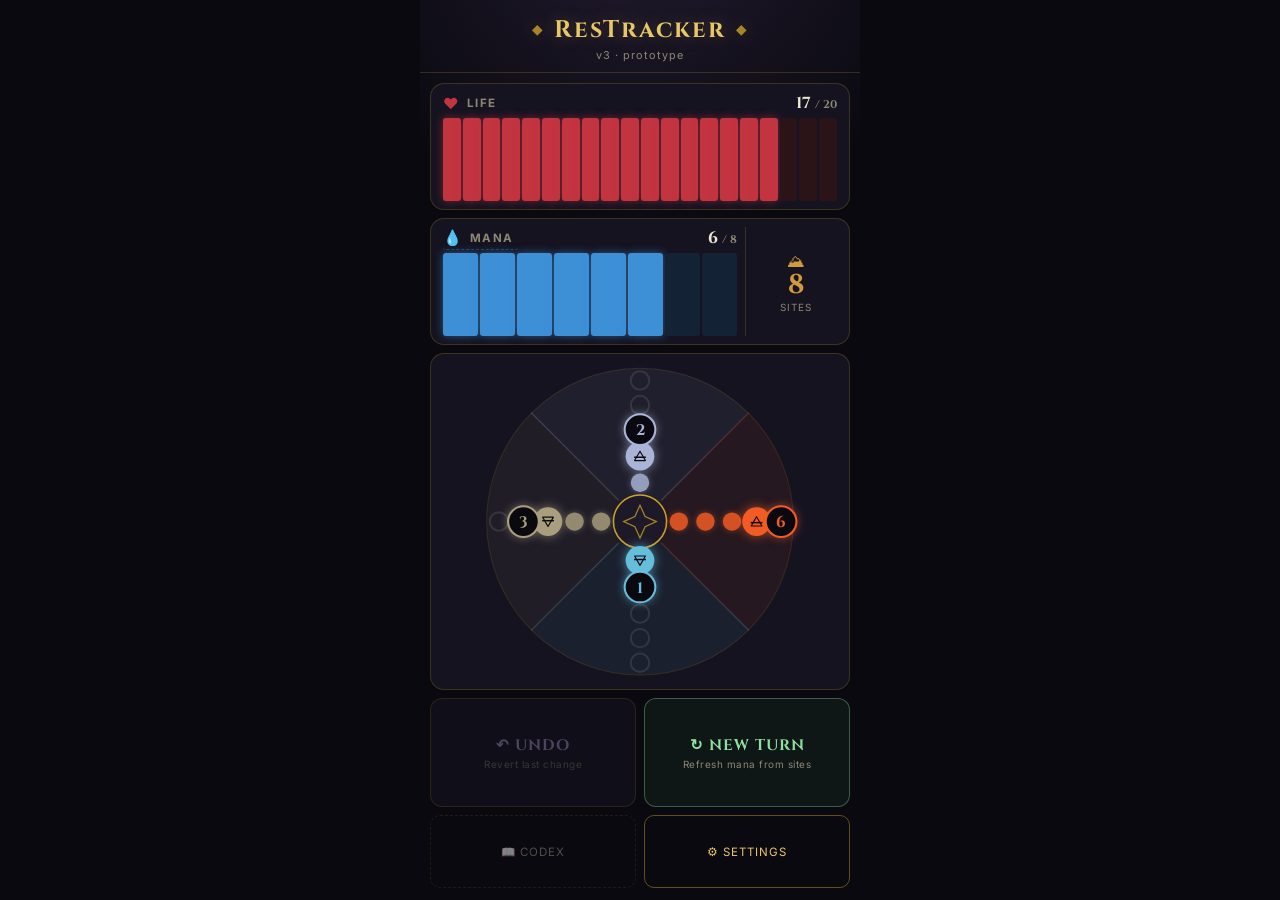
==== commit e8732b1f: "Promote ResTracker v3 to production" ====
--- a/index.html
+++ b/index.html
@@ -1,266 +1,908 @@
 <!DOCTYPE html>
 <html lang="en">
 <head>
-    <meta charset="UTF-8">
-    <meta name="viewport" content="width=device-width, initial-scale=1.0">
-    <title>Sorcery Life Counter</title>
-    <link rel="stylesheet" href="css/style.css?v=1.0.5">
+<meta charset="UTF-8">
+<title>ResTracker</title>
+<meta name="viewport" content="width=device-width, initial-scale=1, maximum-scale=1, user-scalable=no, viewport-fit=cover">
+<style>
+  @import url('https://fonts.googleapis.com/css2?family=Cinzel:wght@500;600;700&family=Inter:wght@400;500;600;700;800&display=swap');
+
+  :root{
+    --void:#0a0910;
+    --panel:#161320;
+    --panel-2:#1d1928;
+    --line: rgba(201,162,39,0.22);
+    --line-strong: rgba(201,162,39,0.45);
+    --gold:#c9a227;
+    --gold-bright:#e8c766;
+    --text:#ece6d6;
+    --text-dim:#8d8776;
+
+    --life:#c23440;
+    --life-track:#2a1417;
+    --mana:#3d8fd6;
+    --mana-track:#132234;
+    --site:#d19a3d;
+
+    --air:#aab4d7;
+    --fire:#f25c24;
+    --earth:#a99e7d;
+    --water:#65bfdc;
+  }
+
+  *{ box-sizing:border-box; -webkit-tap-highlight-color:transparent; user-select:none; -webkit-user-select:none; }
+  html,body{ height:100%; margin:0; overscroll-behavior:none; background:var(--void); }
+  body{
+    display:flex; justify-content:center;
+    font-family:'Inter',sans-serif;
+    color:var(--text);
+  }
+
+  #app{
+    width:100%; max-width:440px;
+    height:100vh; height:100dvh;
+    display:flex; flex-direction:column;
+    position:relative; overflow:hidden;
+    padding-top:env(safe-area-inset-top);
+    padding-bottom:env(safe-area-inset-bottom);
+    padding-left:env(safe-area-inset-left);
+    padding-right:env(safe-area-inset-right);
+    background:
+      radial-gradient(ellipse 120% 60% at 50% -10%, #221c30 0%, transparent 60%),
+      var(--void);
+  }
+
+  /* ---------- HEADER ---------- */
+  header{
+    flex:0 0 auto;
+    padding:14px 12px 10px;
+    text-align:center;
+    border-bottom:1px solid var(--line);
+  }
+  header h1{
+    margin:0; font-family:'Cinzel',serif; font-weight:700;
+    font-size:1.5rem; letter-spacing:2px; color:var(--gold-bright);
+    display:flex; align-items:center; justify-content:center; gap:10px;
+    text-shadow:0 0 18px rgba(232,199,102,0.25);
+  }
+  header h1 .flourish{ color:var(--gold); font-size:.8rem; opacity:.8; }
+  header .version{ font-size:.68rem; letter-spacing:1px; color:var(--text-dim); margin-top:2px; }
+
+  /* ---------- CONTENT / RATIO LAYOUT ---------- */
+  #content{
+    flex:1 1 auto; min-height:0;
+    display:flex; flex-direction:column;
+    padding:10px 10px 12px;
+    gap:8px;
+  }
+  .card{
+    background:var(--panel);
+    border:1px solid var(--line);
+    border-radius:14px;
+    padding:8px 12px;
+    min-height:0;
+    display:flex; flex-direction:column;
+  }
+
+  .panel-life{ flex:15 1 0; }
+  .panel-manasites{ flex:15 1 0; display:flex; flex-direction:row; gap:8px; }
+  .panel-threshold{ flex:45 1 0; padding:4px; }
+  .panel-primary{ flex:15 1 0; display:flex; flex-direction:row; gap:8px; }
+  .panel-secondary{ flex:10 1 0; display:flex; flex-direction:row; gap:8px; }
+
+  .row-label{
+    display:flex; align-items:center; justify-content:space-between;
+    font-size:.72rem; letter-spacing:1.5px; color:var(--text-dim);
+    font-weight:700; margin-bottom:4px; flex:0 0 auto;
+  }
+  .row-label .name{ display:flex; align-items:center; gap:6px; }
+  .row-label .name .ic{ font-size:.95rem; }
+  #manaMaxLabel{
+    cursor:pointer; touch-action:none; padding:2px 4px 2px 0; margin:-2px 0 -2px -0px;
+    border-bottom:1px dashed rgba(61,143,214,0.35); border-radius:2px;
+  }
+  .row-label .val{ font-family:'Cinzel',serif; font-size:1rem; color:var(--text); letter-spacing:0; }
+  .row-label .val small{ color:var(--text-dim); font-size:.7rem; }
+  .row-label .val.boosted{ color:var(--gold-bright); text-shadow:0 0 8px rgba(232,199,102,0.5); }
+
+  /* segmented bars */
+  .bar-wrap{ flex:1 1 auto; min-height:0; display:flex; align-items:stretch; touch-action:none; cursor:pointer; position:relative; }
+  .bar-track{ display:flex; gap:2px; width:100%; }
+  .seg{ flex:1 1 0; border-radius:3px; background:var(--life-track); transition:background .12s; }
+  .seg.on{ background:var(--life); box-shadow:0 0 8px rgba(194,52,64,0.55); }
+  .panel-manasites .seg{ background:var(--mana-track); }
+  .panel-manasites .seg.on{ background:var(--mana); box-shadow:0 0 8px rgba(61,143,214,0.55); }
+
+  .deathsdoor{
+    position:absolute; inset:0; display:flex; align-items:center; justify-content:center;
+    pointer-events:none; font-family:'Cinzel',serif; font-size:.72rem; letter-spacing:1.5px;
+    color:#ff8f96; text-shadow:0 0 10px rgba(255,60,70,.5);
+  }
+
+  .mana-block{ flex:1 1 auto; display:flex; flex-direction:column; min-width:0; }
+  .sites-block{
+    flex:0 0 92px; display:flex; flex-direction:column; align-items:center; justify-content:center;
+    border-left:1px solid var(--line); padding-left:8px; text-align:center; touch-action:none; cursor:pointer;
+  }
+  .sites-block .ic{ font-size:1.1rem; color:var(--site); }
+  .sites-block .num{ font-family:'Cinzel',serif; font-size:1.7rem; font-weight:700; color:var(--site); line-height:1.05; }
+  .sites-block .cap{ font-size:.62rem; letter-spacing:1px; color:var(--text-dim); margin-top:1px; }
+
+  /* ---------- THRESHOLD CROSS ---------- */
+  .cross-wrap{ flex:1 1 auto; min-height:0; position:relative; display:flex; align-items:center; justify-content:center; }
+  .cross-wrap svg{ width:min(100%,100%); height:100%; max-height:100%; touch-action:none; }
+  .wedge{ fill-opacity:0.07; transition:fill-opacity .15s; cursor:pointer; }
+  .wedge:active{ fill-opacity:0.20; }
+  .dot{ transition:opacity .15s, transform .15s; }
+  .ring-empty{ fill:none; stroke:rgba(255,255,255,0.10); stroke-width:2; }
+
+  /* ---------- ACTION BUTTONS ---------- */
+  .btn{
+    flex:1 1 0; border-radius:12px; border:1px solid var(--line-strong);
+    display:flex; flex-direction:column; align-items:center; justify-content:center;
+    gap:2px; cursor:pointer; background:var(--panel-2); touch-action:manipulation;
+  }
+  .btn .t{ font-family:'Cinzel',serif; font-weight:700; font-size:.95rem; letter-spacing:1px; }
+  .btn .s{ font-size:.62rem; color:var(--text-dim); letter-spacing:.5px; }
+  .btn-undo{ color:#c9b6f2; }
+  .btn-undo.disabled{ opacity:.35; pointer-events:none; }
+  .btn-newturn{ color:#8fe0a0; border-color:rgba(143,224,160,0.35); background:rgba(60,120,70,0.12); }
+
+  .btn-secondary{
+    flex:1 1 0; border-radius:10px; border:1px dashed var(--line);
+    display:flex; align-items:center; justify-content:center; gap:6px;
+    color:var(--text-dim); font-size:.72rem; letter-spacing:1px; opacity:.55;
+  }
+  .btn-secondary-live{
+    opacity:1; border-style:solid; border-color:var(--line-strong);
+    color:var(--gold-bright); cursor:pointer;
+  }
+
+  /* ---------- FEEDBACK ---------- */
+  .pulse{ animation:pulseAnim .28s ease; }
+  @keyframes pulseAnim{
+    0%{ filter:brightness(1); }
+    40%{ filter:brightness(1.7); }
+    100%{ filter:brightness(1); }
+  }
+  .shake{ animation:shakeAnim .32s ease; }
+  @keyframes shakeAnim{
+    0%,100%{ transform:translateX(0); }
+    20%{ transform:translateX(-6px); }
+    40%{ transform:translateX(6px); }
+    60%{ transform:translateX(-4px); }
+    80%{ transform:translateX(4px); }
+  }
+
+  /* ---------- SLIDER OVERLAY ---------- */
+  #overlay, #settingsOverlay{
+    position:absolute; inset:0; z-index:50;
+    background:rgba(6,5,9,0.72); backdrop-filter:blur(2px);
+    display:flex; align-items:center; justify-content:center;
+    opacity:0; pointer-events:none; transition:opacity .15s;
+  }
+  #overlay.show, #settingsOverlay.show{ opacity:1; pointer-events:all; }
+  .settings-body{ margin:14px 0 6px; }
+
+  .settings-row{
+    display:flex; align-items:center; justify-content:space-between;
+    padding:10px 2px; border-bottom:1px solid var(--line); text-align:left;
+    transition:opacity .15s;
+  }
+  .settings-row-label{ font-size:.82rem; font-weight:600; color:var(--text); }
+  .settings-row-sub{ font-size:.65rem; color:var(--text-dim); margin-top:2px; }
+
+  .toggle-wrap{ position:relative; width:42px; height:24px; flex:0 0 auto; }
+  .toggle-wrap input{ opacity:0; width:0; height:0; position:absolute; }
+  .toggle-slider{
+    position:absolute; inset:0; background:rgba(255,255,255,0.12);
+    border-radius:12px; transition:.2s; cursor:pointer;
+  }
+  .toggle-slider:before{
+    content:''; position:absolute; width:18px; height:18px; left:3px; top:3px;
+    background:var(--text-dim); border-radius:50%; transition:.2s;
+  }
+  .toggle-wrap input:checked + .toggle-slider{ background:rgba(143,224,160,0.35); }
+  .toggle-wrap input:checked + .toggle-slider:before{ transform:translateX(18px); background:#8fe0a0; }
+
+  .settings-select{
+    background:var(--panel); color:var(--text); border:1px solid var(--line-strong);
+    border-radius:8px; padding:5px 8px; font-size:.75rem; font-family:'Inter',sans-serif;
+  }
+  .settings-select:disabled{ opacity:.5; }
+  .btn-reset{
+    padding:14px 10px; color:#f0b3b3; border-color:rgba(240,90,90,0.35);
+    background:rgba(120,40,40,0.14); cursor:pointer;
+  }
+  .btn-reset.armed{
+    color:#ffdede; border-color:#e05555; background:rgba(180,50,50,0.35);
+  }
+  .slider-card{
+    width:82%; max-width:320px; background:var(--panel-2);
+    border:1px solid var(--line-strong); border-radius:16px; padding:20px;
+    text-align:center;
+  }
+  .slider-card .lbl{ font-size:.72rem; letter-spacing:2px; color:var(--text-dim); font-weight:700; }
+  .slider-card .big{ font-family:'Cinzel',serif; font-size:2.6rem; font-weight:700; margin:6px 0 14px; }
+  .slider-card .hint{ font-size:.66rem; color:var(--text-dim); margin-top:10px; letter-spacing:.5px; }
+  .slider-track-outer{ height:8px; border-radius:4px; background:rgba(255,255,255,0.08); position:relative; }
+  .slider-track-fill{ position:absolute; left:0; top:0; bottom:0; border-radius:4px; }
+
+  .undo-badge{
+    position:absolute; top:6px; right:8px; font-size:.6rem; color:var(--text-dim);
+    background:rgba(0,0,0,0.3); padding:1px 6px; border-radius:8px; pointer-events:none;
+  }
+
+  /* ---------- LANDSCAPE GUARD ---------- */
+  #landscapeGuard{ display:none; }
+  @media (orientation: landscape) and (max-height: 600px){
+    #app{ display:none; }
+    #landscapeGuard{
+      display:flex; position:fixed; inset:0; z-index:999;
+      align-items:center; justify-content:center; text-align:center; padding:24px;
+      background:var(--void); color:var(--text);
+    }
+  }
+  .landscape-icon{ font-size:2.2rem; color:var(--gold-bright); margin-bottom:12px; }
+  .landscape-title{ font-family:'Cinzel',serif; font-size:1.1rem; letter-spacing:1px; color:var(--gold-bright); }
+  .landscape-sub{ font-size:.78rem; color:var(--text-dim); margin-top:8px; max-width:260px; }
+</style>
 </head>
 <body>
-
-    <!-- Player panels -->
-    <div class="container" id="container"></div>
-
-    <!-- Global controls -->
-    <div class="global-buttons">
-        <button class="settings-btn" onclick="openMenu()">&#9776;</button>
-        <button class="settings-btn" onclick="openDice()">&#127922;</button>
-        <button class="new-turn-btn" onclick="newTurn()">New Turn</button>
-        <button class="reset-btn" onclick="resetGame()">Reset</button>
+  <div id="landscapeGuard">
+    <div>
+      <div class="landscape-icon">&#8635;</div>
+      <div class="landscape-title">ROTATE TO PORTRAIT</div>
+      <div class="landscape-sub">ResTracker is designed for one-handed portrait use during a game.</div>
     </div>
-
-    <!-- Menu modal -->
-    <div class="modal-overlay" id="menu-overlay" onclick="closeMenu()">
-        <div class="modal-content menu-content" onclick="event.stopPropagation()">
-            <button class="modal-close" onclick="closeMenu()">&#10005;</button>
-            <h3 class="browser-title">Menu</h3>
-            
-            <button class="menu-option" onclick="openSettings()">
-                <span class="menu-icon">&#9881;&#65039;</span>
-                <span class="menu-label">Settings</span>
-            </button>
-            
-            <button class="menu-option" onclick="openCodex()">
-                <span class="menu-icon">&#128214;</span>
-                <span class="menu-label">Codex</span>
-            </button>
-            
-            <button class="menu-option" onclick="openCardLookup()">
-                <span class="menu-icon">&#128269;</span>
-                <span class="menu-label">Card Lookup</span>
-            </button>
-            
-            <button class="menu-option" onclick="openAbout()">
-                <span class="menu-icon">&#9432;</span>
-                <span class="menu-label">About</span>
-            </button>
+  </div>
+
+<div id="app">
+
+  <header>
+    <h1><span class="flourish">&#9670;</span> ResTracker <span class="flourish">&#9670;</span></h1>
+    <div class="version">v3 &middot; prototype</div>
+  </header>
+
+  <div id="content">
+
+    <!-- LIFE -->
+    <div class="card panel-life" id="lifeCard">
+      <div class="row-label">
+        <div class="name"><span class="ic" style="color:var(--life)">&#10084;</span> LIFE</div>
+        <div class="val" id="lifeVal">17 <small>/ 20</small></div>
+      </div>
+      <div class="bar-wrap" id="lifeBar">
+        <div class="bar-track" id="lifeSegs"></div>
+        <div class="deathsdoor" id="deathsDoor" style="display:none;">&#9760; DEATH&rsquo;S DOOR</div>
+      </div>
+    </div>
+
+    <!-- MANA + SITES -->
+    <div class="card panel-manasites" id="manaSitesCard">
+      <div class="mana-block">
+        <div class="row-label">
+          <div class="name" id="manaMaxLabel"><span class="ic" style="color:var(--mana)">&#128167;</span> MANA</div>
+          <div class="val" id="manaVal">6 <small>/ 8</small></div>
         </div>
+        <div class="bar-wrap" id="manaBar">
+          <div class="bar-track" id="manaSegs"></div>
+        </div>
+      </div>
+      <div class="sites-block" id="sitesBlock">
+        <span class="ic">&#9968;</span>
+        <div class="num" id="sitesVal">8</div>
+        <div class="cap">SITES</div>
+      </div>
     </div>
 
-    <!-- Settings modal -->
-    <div class="modal-overlay" id="settings-overlay" onclick="closeSettings()">
-        <div class="modal-content" onclick="event.stopPropagation()">
-            <button class="modal-close" onclick="closeSettings()">&#10005;</button>
-            <h3 class="browser-title">Settings</h3>
-            
-            <div class="settings-row">
-                <label>Number of Players</label>
-                <select id="player-count" onchange="handlePlayerCount()">
-                    <option value="1">1 Player</option>
-                    <option value="2">2 Players</option>
-                    <option value="3">3 Players</option>
-                    <option value="4">4 Players</option>
-                    <option value="5">5 Players</option>
-                    <option value="6">6 Players</option>
-                </select>
-            </div>
-            
-            <div class="settings-row">
-                <label>Remove Player</label>
-                <select id="remove-player" onchange="handleRemovePlayer()">
-                    <option value="">Select player</option>
-                </select>
-            </div>
-            
-            <div class="settings-row">
-                <label>Timer Mode</label>
-                <select id="timer-mode" onchange="handleTimerModeChange()">
-                    <option value="elapsed">Elapsed Time</option>
-                    <option value="countdown">Countdown</option>
-                </select>
-            </div>
-            
-            <div class="settings-row">
-                <label>Timer Scope</label>
-                <select id="timer-scope" onchange="handleTimerScopeChange()">
-                    <option value="global">Global Timer</option>
-                    <option value="per-player">Per-Player Timer</option>
-                </select>
-            </div>
-            
-            <div class="settings-row">
-                <label>Countdown Duration (minutes)</label>
-                <input type="number" id="timer-duration" value="60" min="1" max="999" onchange="handleTimerDurationChange()">
-            </div>
+    <!-- THRESHOLD CROSS -->
+    <div class="card panel-threshold" id="thresholdCard">
+      <div class="cross-wrap" id="crossWrap">
+        <svg id="crossSvg" viewBox="0 0 320 320"></svg>
+      </div>
+    </div>
+
+    <!-- PRIMARY ACTIONS -->
+    <div class="panel-primary">
+      <div class="btn btn-undo" id="undoBtn">
+        <div class="t">&#8630; UNDO</div>
+        <div class="s">Revert last change</div>
+      </div>
+      <div class="btn btn-newturn" id="newTurnBtn">
+        <div class="t">&#8635; NEW TURN</div>
+        <div class="s">Refresh mana from sites</div>
+      </div>
+    </div>
+
+    <!-- SECONDARY ACTIONS -->
+    <div class="panel-secondary">
+      <div class="btn-secondary">&#128214; CODEX</div>
+      <div class="btn-secondary btn-secondary-live" id="settingsBtn">&#9881; SETTINGS</div>
+    </div>
+
+  </div>
+
+  <div id="overlay">
+    <div class="slider-card">
+      <div class="lbl" id="ovLabel">LIFE</div>
+      <div class="big" id="ovValue">17</div>
+      <div class="slider-track-outer">
+        <div class="slider-track-fill" id="ovFill"></div>
+      </div>
+      <div class="hint">Drag left / right &middot; release to apply</div>
+    </div>
+  </div>
+
+  <div id="settingsOverlay">
+    <div class="slider-card">
+      <div class="lbl">SETTINGS</div>
+      <div class="settings-body">
+
+        <div class="settings-row">
+          <div>
+            <div class="settings-row-label">Wake Lock</div>
+            <div class="settings-row-sub">Keep screen awake</div>
+          </div>
+          <label class="toggle-wrap">
+            <input type="checkbox" id="wlToggle" checked>
+            <span class="toggle-slider"></span>
+          </label>
         </div>
+
+        <div class="settings-row" id="wlTimeoutRow">
+          <div>
+            <div class="settings-row-label">Inactivity Timeout</div>
+            <div class="settings-row-sub">Release wake lock after</div>
+          </div>
+          <select class="settings-select" id="wlTimeout">
+            <option value="300000">5 min</option>
+            <option value="600000" selected>10 min</option>
+            <option value="1200000">20 min</option>
+            <option value="1800000">30 min</option>
+            <option value="0">Never</option>
+          </select>
+        </div>
+
+        <div class="btn btn-reset" id="resetBtn">
+          <div class="t">&#9851; RESET TRACKER</div>
+          <div class="s" id="resetHint">Life 20 &middot; Mana/Sites/Threshold 0</div>
+        </div>
+      </div>
+      <div class="hint">Tap outside to close</div>
     </div>
-
-    <!-- Codex modal -->
-    <div class="modal-overlay" id="codex-overlay" onclick="closeCodex()">
-        <div class="modal-content" onclick="event.stopPropagation()">
-            <button class="modal-close" onclick="closeCodex()">&#10005;</button>
-            <h3 class="browser-title">Codex</h3>
-            
-            <div class="browser-controls">
-                <input type="text" id="codex-search" placeholder="Search keywords (e.g., Ward, Charge)..."
-                    oninput="searchCodex()" onclick="event.stopPropagation()">
-            </div>
-            
-            <div id="codex-results" class="codex-results">
-                <div class="browser-loading">Enter a keyword to search</div>
-            </div>
-        </div>
-    </div>
-
-    <!-- Card Lookup modal -->
-    <div class="modal-overlay" id="card-lookup-overlay" onclick="closeCardLookup()">
-        <div class="modal-content" onclick="event.stopPropagation()">
-            <button class="modal-close" onclick="closeCardLookup()">&#10005;</button>
-            <h3 class="browser-title">Card Lookup</h3>
-            
-            <div class="browser-controls">
-                <input type="text" id="card-search" placeholder="Search cards..."
-                    oninput="searchCards()" onclick="handleCardSearchClick(event)">
-            </div>
-            
-            <div id="card-results" class="avatar-list">
-                <div class="browser-loading">Enter a card name to search</div>
-            </div>
-            
-            <div id="card-detail" class="card-detail" style="display:none">
-                <img id="card-detail-image" src="" alt="Card">
-                <div id="card-detail-text"></div>
-                <div id="card-detail-faq"></div>
-                <button class="modal-cancel" onclick="backToCardList()">Back</button>
-            </div>
-        </div>
-    </div>
-
-    <!-- About modal -->
-    <div class="modal-overlay" id="about-overlay" onclick="closeAbout()">
-        <div class="modal-content about-content" onclick="event.stopPropagation()">
-            <button class="modal-close" onclick="closeAbout()">&#10005;</button>
-            <h3 class="browser-title">About</h3>
-            
-            <div class="about-section">
-                <h4>Sorcery Life Counter</h4>
-                <p>A comprehensive life tracking and reference tool for Sorcery: Contested Realm.</p>
-                <p class="about-motto"><em>"Opponents, not enemies :)"</em></p>
-            </div>
-            
-            <div class="about-section">
-                <h4>Created By</h4>
-                <p><a href="https://github.com/Kraxiloth" target="_blank" rel="noopener">Kraxiloth</a></p>
-                <p class="about-contact">Contact: Discord @kraxiloth</p>
-            </div>
-            
-            <div class="about-section">
-                <h4>Contributors</h4>
-                <p>Special thanks to the <strong>Kanoncon</strong> community for invaluable feedback and testing.</p>
-                <p><strong>Nossy</strong> — Design & Testing</p>
-            </div>
-            
-            <div class="about-section">
-                <h4>Development</h4>
-                <p>Built through AI-assisted pair programming with <strong>Claude</strong> (Anthropic). This project demonstrates the potential of collaborative human-AI development.</p>
-            </div>
-            
-            <div class="about-section">
-                <h4>Open Source</h4>
-                <p><a href="https://github.com/Kraxiloth/sorcery" target="_blank" rel="noopener">View on GitHub</a></p>
-                <p class="about-version">Version 1.0.4</p>
-            </div>
-        </div>
-    </div>
-
-    <!-- Avatar card modal -->
-    <div class="modal-overlay" id="modal-overlay" onclick="closeModal()">
-        <div class="modal-content" onclick="event.stopPropagation()">
-            <button class="modal-close" onclick="closeModal()">&#10005;</button>
-
-            <div id="modal-view-card">
-                <img class="modal-image" id="modal-image" src="" alt="Avatar">
-                <button class="modal-change" onclick="openAvatarBrowser()">Change Avatar</button>
-            </div>
-
-            <div id="modal-avatar-browser" style="display:none" onclick="event.stopPropagation()">
-                <h3 class="browser-title">Select Avatar</h3>
-                <div class="browser-controls">
-                    <input type="text" id="avatar-search" placeholder="Search avatars..."
-                        oninput="handleSearchInput()" onclick="event.stopPropagation()">
-                    <label class="finish-toggle">
-                        <input type="checkbox" id="show-all-finishes" onchange="filterAvatars()">
-                        Show all finishes
-                    </label>
-                </div>
-                <div id="avatar-list" class="avatar-list">
-                    <div class="browser-loading">Loading avatars...</div>
-                </div>
-                <div id="avatar-preview" class="avatar-preview" style="display:none">
-                    <img id="preview-image" src="" alt="Preview">
-                    <button class="modal-change" onclick="confirmAvatar()">Select This Avatar</button>
-                    <button class="modal-cancel" onclick="backToList()">Back</button>
-                </div>
-            </div>
-        </div>
-    </div>
-
-    <!-- Dice roller modal -->
-    <div class="modal-overlay" id="dice-overlay" onclick="closeDice()">
-        <div class="modal-content dice-modal-content" onclick="event.stopPropagation()">
-            <button class="modal-close" onclick="closeDice()">&#10005;</button>
-            <h3 class="browser-title">Roll Dice</h3>
-            
-            <!-- Dice selection -->
-            <div id="dice-selection" class="dice-selection">
-                <button class="dice-button d6-button" onclick="rollD6()">
-                    <div class="dice-icon">⚅</div>
-                    <div class="dice-label">D6</div>
-                </button>
-                <button class="dice-button d20-button" onclick="rollD20()">
-                    <div class="dice-icon">🎲</div>
-                    <div class="dice-label">D20</div>
-                </button>
-            </div>
-            
-            <!-- Dice Display -->
-            <div id="dice-display" class="dice-display-container" style="display:none">
-                <div id="dice-visual" class="dice-visual">
-                    <img id="dice-icon-img" class="dice-icon-img" src="" alt="Dice">
-                    <div id="dice-result-number" class="dice-result-number">1</div>
-                </div>
-            </div>
-        </div>
-    </div>
-
-    <!-- Scripts loaded in dependency order -->
-    <script src="js/players.js?v=1.0.5"></script>
-    <script src="js/game.js?v=1.0.5"></script>
-    <script src="js/timer.js?v=1.0.5"></script>
-    <script src="js/avatars.js?v=1.0.0"></script>
-    <script src="js/dice.js?v=1.0.5"></script>
-    <script src="js/codex.js?v=1.0.4"></script>
-    <script src="js/cards.js?v=1.0.4"></script>
-    <script src="js/ui.js?v=1.0.4"></script>
-
-    <script>
-        // Initialise the app
-        const stateLoaded = loadGameState();
-        renderPlayers();
-        updateRemoveDropdown();
-        
-        if (stateLoaded) {
-            restoreAvatarImages();
+  </div>
+
+</div>
+
+<script>
+(async function(){
+
+  var LIFE_MAX = 20;
+  var THRESH_SLIDER_MAX = 12;
+  var MANA_OVERFLOW_BUFFER = 3; // headroom for one-turn-only bonus mana (e.g. a conditional Site ability)
+
+  var state = {
+    life: 17,
+    manaCurrent: 6,
+    manaMax: 8,
+    sites: 8,
+    threshold: { air:2, fire:6, earth:3, water:1 }
+  };
+
+  var history = [];
+
+  var COLORS = { air:'#aab4d7', fire:'#f25c24', earth:'#a99e7d', water:'#65bfdc', life:'#c23440', mana:'#3d8fd6', site:'#d19a3d' };
+
+  function clone(o){ return JSON.parse(JSON.stringify(o)); }
+  function clamp(v,min,max){ return Math.max(min, Math.min(max, v)); }
+
+  function pushHistory(){
+    history.push(clone(state));
+    if(history.length > 10) history.shift();
+    updateUndoBtn();
+  }
+
+  function undo(){
+    if(!history.length){ fail(document.getElementById('undoBtn')); return; }
+    state = history.pop();
+    render();
+    updateUndoBtn();
+  }
+
+  function updateUndoBtn(){
+    var btn = document.getElementById('undoBtn');
+    btn.classList.toggle('disabled', history.length === 0);
+  }
+
+  function ok(el){
+    el.classList.remove('pulse'); void el.offsetWidth; el.classList.add('pulse');
+    setTimeout(function(){ el.classList.remove('pulse'); }, 300);
+  }
+  function fail(el){
+    el.classList.remove('shake'); void el.offsetWidth; el.classList.add('shake');
+    setTimeout(function(){ el.classList.remove('shake'); }, 340);
+  }
+
+  var VOID_HEX = '#0a0910';
+  var TRI_UP = 'M13 2 L24 21 L2 21 Z';
+  var TRI_DOWN = 'M13 22 L24 3 L2 3 Z';
+
+  function glyphGroup(cx, cy, scale, color, up, dim){
+    var tri = up ? TRI_UP : TRI_DOWN;
+    var barY = up ? 14 : 10;
+    var op = dim ? 0.45 : 1;
+    return '<g transform="translate('+cx.toFixed(1)+','+cy.toFixed(1)+') scale('+scale+') translate(-13,-12)" opacity="'+op+'">' +
+      '<path d="'+tri+'" fill="none" stroke="'+color+'" stroke-width="2.4" stroke-linejoin="round"/>' +
+      '<rect x="1" y="'+(barY-1.3).toFixed(1)+'" width="24" height="3" fill="'+color+'" />' +
+      '</g>';
+  }
+
+  /* ---------- THRESHOLD CROSS (SVG) ---------- */
+  var CX=160, CY=160, WEDGE_R=150;
+  var DOT_R=[38,64,90,114,138];
+  var AXES = {
+    air:   { angle:0,   color:COLORS.air   },
+    fire:  { angle:90,  color:COLORS.fire  },
+    water: { angle:180, color:COLORS.water },
+    earth: { angle:270, color:COLORS.earth }
+  };
+
+  function pt(r, angleDeg){
+    // 0deg = north, angle increases clockwise
+    var rad = angleDeg * Math.PI/180;
+    var x = CX + r*Math.sin(rad);
+    var y = CY - r*Math.cos(rad);
+    return {x:x, y:y};
+  }
+  function wedgePath(startAngle, endAngle){
+    var p1 = pt(WEDGE_R, startAngle);
+    var p2 = pt(WEDGE_R, endAngle);
+    var large = (endAngle-startAngle) > 180 ? 1 : 0;
+    return 'M '+CX+' '+CY+' L '+p1.x.toFixed(1)+' '+p1.y.toFixed(1)+
+      ' A '+WEDGE_R+' '+WEDGE_R+' 0 '+large+' 1 '+p2.x.toFixed(1)+' '+p2.y.toFixed(1)+' Z';
+  }
+
+  var svg = document.getElementById('crossSvg');
+  var svgHTML = '';
+
+  // outer guide ring
+  svgHTML += '<circle cx="'+CX+'" cy="'+CY+'" r="'+WEDGE_R+'" fill="none" stroke="rgba(201,162,39,0.15)" stroke-width="1"/>';
+
+  // faint quadrant dividers along the wedge boundaries, blended between each pair of neighboring elements
+  var DIVIDERS = [
+    { angle:45,  c1:AXES.air.color,   c2:AXES.fire.color,  id:'divAirFire'   },
+    { angle:135, c1:AXES.fire.color,  c2:AXES.water.color, id:'divFireWater' },
+    { angle:225, c1:AXES.water.color, c2:AXES.earth.color, id:'divWaterEarth'},
+    { angle:315, c1:AXES.earth.color, c2:AXES.air.color,   id:'divEarthAir'  }
+  ];
+  var defsHTML = '<defs>';
+  var dividerHTML = '';
+  DIVIDERS.forEach(function(d){
+    var p1 = pt(30, d.angle);
+    var p2 = pt(WEDGE_R, d.angle);
+    defsHTML += '<linearGradient id="'+d.id+'" gradientUnits="userSpaceOnUse" x1="'+p1.x.toFixed(1)+'" y1="'+p1.y.toFixed(1)+'" x2="'+p2.x.toFixed(1)+'" y2="'+p2.y.toFixed(1)+'">' +
+      '<stop offset="0" stop-color="'+d.c1+'" stop-opacity="0.22"/>' +
+      '<stop offset="1" stop-color="'+d.c2+'" stop-opacity="0.22"/>' +
+      '</linearGradient>';
+    dividerHTML += '<line x1="'+p1.x.toFixed(1)+'" y1="'+p1.y.toFixed(1)+'" x2="'+p2.x.toFixed(1)+'" y2="'+p2.y.toFixed(1)+'" stroke="url(#'+d.id+')" stroke-width="1.4" stroke-linecap="round"/>';
+  });
+  defsHTML += '</defs>';
+  svgHTML += defsHTML + dividerHTML;
+
+  // wedges
+  Object.keys(AXES).forEach(function(key){
+    var a = AXES[key].angle;
+    svgHTML += '<path class="wedge" data-el="'+key+'" fill="'+AXES[key].color+'" d="'+wedgePath(a-45, a+45)+'"></path>';
+  });
+
+  // center emblem
+  svgHTML += '<circle cx="'+CX+'" cy="'+CY+'" r="26" fill="#1d1928" stroke="var(--gold)" stroke-width="1.5" />';
+  svgHTML += '<path d="M'+CX+' '+(CY-16)+' L'+(CX+5)+' '+(CY-5)+' L'+(CX+16)+' '+CY+' L'+(CX+5)+' '+(CY+5)+' L'+CX+' '+(CY+16)+' L'+(CX-5)+' '+(CY+5)+' L'+(CX-16)+' '+CY+' L'+(CX-5)+' '+(CY-5)+' Z" fill="none" stroke="var(--gold)" stroke-width="1.2" opacity="0.8"/>';
+
+  // dot groups (populated in renderThreshold)
+  Object.keys(AXES).forEach(function(key){
+    svgHTML += '<g id="dots-'+key+'"></g>';
+  });
+
+  svg.innerHTML = svgHTML;
+
+  function renderThreshold(){
+    Object.keys(AXES).forEach(function(key){
+      var val = state.threshold[key];
+      var angle = AXES[key].angle;
+      var color = AXES[key].color;
+      var up = (key === 'air' || key === 'fire');
+      var g = document.getElementById('dots-'+key);
+      var html = '';
+
+      if(val === 0){
+        // slot 0: faded glyph marker · slots 1-4: empty pips
+        var p0 = pt(DOT_R[0], angle);
+        html += '<circle class="dot ring-empty" cx="'+p0.x.toFixed(1)+'" cy="'+p0.y.toFixed(1)+'" r="11" stroke="'+color+'" stroke-opacity="0.35"/>';
+        html += glyphGroup(p0.x, p0.y, 0.42, color, up, true);
+        for(var e=1;e<5;e++){
+          var pe0 = pt(DOT_R[e], angle);
+          html += '<circle class="dot ring-empty" cx="'+pe0.x.toFixed(1)+'" cy="'+pe0.y.toFixed(1)+'" r="9"/>';
         }
-        
-        // Initialize timer displays (handles both fresh and restored state)
-        initializeTimerDisplays();
-        
-        // If timer was running, start the interval
-        if (timerRunning) {
-            startTimer();
+      } else {
+        var filled = Math.min(val-1, 3);
+        var glyphSlot = filled;
+        var numberSlot = filled+1;
+
+        for(var i=0;i<filled;i++){
+          var p = pt(DOT_R[i], angle);
+          html += '<circle class="dot" cx="'+p.x.toFixed(1)+'" cy="'+p.y.toFixed(1)+'" r="9" fill="'+color+'" opacity="0.85" style="filter:drop-shadow(0 0 3px '+color+'88)"/>';
         }
-    </script>
-
+
+        var pg = pt(DOT_R[glyphSlot], angle);
+        html += '<circle class="dot" cx="'+pg.x.toFixed(1)+'" cy="'+pg.y.toFixed(1)+'" r="14" fill="'+color+'" style="filter:drop-shadow(0 0 5px '+color+'aa)"/>';
+        html += glyphGroup(pg.x, pg.y, 0.48, VOID_HEX, up, false);
+
+        var pn = pt(DOT_R[numberSlot], angle);
+        html += '<circle class="dot" cx="'+pn.x.toFixed(1)+'" cy="'+pn.y.toFixed(1)+'" r="15" fill="'+VOID_HEX+'" stroke="'+color+'" stroke-width="2" style="filter:drop-shadow(0 0 4px '+color+'88)"/>';
+        html += '<text x="'+pn.x.toFixed(1)+'" y="'+(pn.y+5.5).toFixed(1)+'" text-anchor="middle" font-family="Cinzel, serif" font-weight="700" font-size="15" fill="'+color+'">'+val+'</text>';
+
+        for(var j=numberSlot+1;j<5;j++){
+          var pe = pt(DOT_R[j], angle);
+          html += '<circle class="dot ring-empty" cx="'+pe.x.toFixed(1)+'" cy="'+pe.y.toFixed(1)+'" r="9"/>';
+        }
+      }
+
+      g.innerHTML = html;
+    });
+  }
+
+  /* ---------- RENDER: LIFE / MANA / SITES ---------- */
+  function buildSegs(container, count){
+    var html = '';
+    for(var i=0;i<count;i++){ html += '<div class="seg"></div>'; }
+    container.innerHTML = html;
+  }
+
+  function renderLife(){
+    var segs = document.getElementById('lifeSegs');
+    if(segs.children.length !== LIFE_MAX) buildSegs(segs, LIFE_MAX);
+    var children = segs.children;
+    for(var i=0;i<LIFE_MAX;i++){
+      children[i].classList.toggle('on', i < state.life);
+    }
+    document.getElementById('deathsDoor').style.display = state.life <= 0 ? 'flex' : 'none';
+    var valEl = document.getElementById('lifeVal');
+    valEl.innerHTML = state.life <= 0 ? '<small>&nbsp;</small>' : (state.life + ' <small>/ '+LIFE_MAX+'</small>');
+  }
+
+  function renderMana(){
+    var segs = document.getElementById('manaSegs');
+    if(segs.children.length !== state.manaMax) buildSegs(segs, state.manaMax);
+    var children = segs.children;
+    for(var i=0;i<state.manaMax;i++){
+      children[i].classList.toggle('on', i < state.manaCurrent);
+    }
+    var manaValEl = document.getElementById('manaVal');
+    manaValEl.innerHTML = state.manaCurrent + ' <small>/ '+state.manaMax+'</small>';
+    manaValEl.classList.toggle('boosted', state.manaCurrent > state.manaMax);
+  }
+
+  function renderSites(){
+    document.getElementById('sitesVal').textContent = state.sites;
+  }
+
+  function render(){
+    renderLife();
+    renderMana();
+    renderSites();
+    renderThreshold();
+    schedulePersist();
+  }
+
+  /* ---------- PERSISTENCE ---------- */
+  var STORAGE_KEY = 'resTrackerGameState';
+  var persistTimer = null;
+
+  function schedulePersist(){
+    // Debounced so a slider drag (which calls render() on every pointermove)
+    // collapses into one write shortly after the user stops interacting.
+    clearTimeout(persistTimer);
+    persistTimer = setTimeout(function(){
+      try{
+        window.storage.set(STORAGE_KEY, JSON.stringify(state), false).catch(function(){});
+      } catch(e){ /* storage unavailable — state just won't survive a reload */ }
+    }, 400);
+  }
+
+  async function loadPersistedState(){
+    try{
+      var res = await window.storage.get(STORAGE_KEY, false);
+      if(res && res.value){
+        var loaded = JSON.parse(res.value);
+        if(loaded && typeof loaded.life === 'number' && loaded.threshold){
+          state = loaded;
+        }
+      }
+    } catch(e){ /* nothing saved yet, or storage unavailable — start fresh */ }
+  }
+
+  /* ---------- OVERLAY SLIDER ---------- */
+  var overlay = document.getElementById('overlay');
+  var ovLabel = document.getElementById('ovLabel');
+  var ovValue = document.getElementById('ovValue');
+  var ovFill = document.getElementById('ovFill');
+
+  function showOverlay(label, val, min, max, color){
+    ovLabel.textContent = label;
+    ovLabel.style.color = color;
+    ovValue.textContent = val;
+    ovValue.style.color = color;
+    ovFill.style.background = color;
+    var pct = max>min ? ((val-min)/(max-min))*100 : 0;
+    ovFill.style.width = clamp(pct,0,100) + '%';
+    overlay.classList.add('show');
+  }
+  function updateOverlay(val, min, max){
+    ovValue.textContent = val;
+    var pct = max>min ? ((val-min)/(max-min))*100 : 0;
+    ovFill.style.width = clamp(pct,0,100) + '%';
+  }
+  function hideOverlay(){ overlay.classList.remove('show'); }
+
+  /* ---------- HOLD / TAP ENGINE ---------- */
+  function attachHoldTap(el, cfg){
+    var pressTimer = null;
+    var holding = false;
+    var startX = 0, startY = 0;
+    var baseVal = 0;
+    var curMax = 0;
+    var HOLD_MS = 480;
+    var SENS = cfg.sensitivity || 16;
+
+    function resolveMax(){ return (typeof cfg.max === 'function') ? cfg.max() : cfg.max; }
+
+    function onDown(e){
+      e.preventDefault();
+      startX = e.clientX; startY = e.clientY;
+      baseVal = cfg.getValue();
+      curMax = resolveMax();
+      pressTimer = setTimeout(function(){
+        holding = true;
+        pushHistory();
+        showOverlay(cfg.label, baseVal, cfg.min, curMax, cfg.color);
+      }, HOLD_MS);
+      el.setPointerCapture && el.setPointerCapture(e.pointerId);
+    }
+    function onMove(e){
+      if(holding){
+        var dx = e.clientX - startX;
+        var delta = Math.round(dx / SENS);
+        var val = clamp(baseVal + delta, cfg.min, curMax);
+        cfg.setValue(val);
+        render();
+        updateOverlay(val, cfg.min, curMax);
+      } else if(pressTimer){
+        if(Math.abs(e.clientX-startX) > 12 || Math.abs(e.clientY-startY) > 12){
+          clearTimeout(pressTimer); pressTimer = null;
+        }
+      }
+    }
+    function onUp(e){
+      if(holding){
+        holding = false;
+        hideOverlay();
+      } else if(pressTimer){
+        clearTimeout(pressTimer); pressTimer = null;
+        cfg.onTap();
+      }
+    }
+    el.addEventListener('pointerdown', onDown);
+    el.addEventListener('pointermove', onMove);
+    el.addEventListener('pointerup', onUp);
+    el.addEventListener('pointercancel', function(){
+      clearTimeout(pressTimer); pressTimer = null;
+      if(holding){ holding = false; hideOverlay(); }
+    });
+  }
+
+  /* ---------- LIFE ---------- */
+  attachHoldTap(document.getElementById('lifeBar'), {
+    label:'LIFE', color: COLORS.life, min:0, max:LIFE_MAX,
+    getValue: function(){ return state.life; },
+    setValue: function(v){ state.life = v; },
+    onTap: function(){
+      if(state.life <= 0){ fail(document.getElementById('lifeCard')); return; }
+      pushHistory();
+      state.life = clamp(state.life - 1, 0, LIFE_MAX);
+      render();
+      ok(document.getElementById('lifeCard'));
+    }
+  });
+
+  /* ---------- MANA ---------- */
+  attachHoldTap(document.getElementById('manaBar'), {
+    label:'MANA', color: COLORS.mana, min:0, max: function(){ return state.manaMax + MANA_OVERFLOW_BUFFER; },
+    getValue: function(){ return state.manaCurrent; },
+    setValue: function(v){ state.manaCurrent = v; },
+    onTap: function(){
+      if(state.manaCurrent <= 0){ fail(document.getElementById('manaSitesCard')); return; }
+      pushHistory();
+      state.manaCurrent = clamp(state.manaCurrent - 1, 0, state.manaMax + MANA_OVERFLOW_BUFFER);
+      render();
+      ok(document.getElementById('manaSitesCard'));
+    }
+  });
+
+  // MANA label — separate control for permanent non-Site mana sources (e.g. a Relic like Ruby Core).
+  // Tap: +1 to Max (and Current, mirroring "a new permanent source just entered play"), Sites untouched.
+  // Hold: correct Max directly (e.g. that source left play) — Current is clamped down if it now exceeds Max.
+  attachHoldTap(document.getElementById('manaMaxLabel'), {
+    label:'MAX MANA', color: COLORS.mana, min:0, max:40,
+    getValue: function(){ return state.manaMax; },
+    setValue: function(v){
+      state.manaMax = v;
+      state.manaCurrent = clamp(state.manaCurrent, 0, state.manaMax + MANA_OVERFLOW_BUFFER);
+    },
+    onTap: function(){
+      pushHistory();
+      state.manaMax += 1;
+      state.manaCurrent += 1;
+      render();
+      ok(document.getElementById('manaSitesCard'));
+    }
+  });
+  /* ---------- SITES ---------- */
+  attachHoldTap(document.getElementById('sitesBlock'), {
+    label:'SITES', color: COLORS.site, min:0, max:40,
+    getValue: function(){ return state.sites; },
+    setValue: function(v){ state.sites = v; },
+    onTap: function(){
+      pushHistory();
+      state.sites += 1;
+      state.manaMax += 1;
+      state.manaCurrent += 1;
+      render();
+      ok(document.getElementById('sitesBlock'));
+    }
+  });
+
+  /* ---------- THRESHOLD WEDGES ---------- */
+  Object.keys(AXES).forEach(function(key){
+    var wedgeEl = svg.querySelector('.wedge[data-el="'+key+'"]');
+    attachHoldTap(wedgeEl, {
+      label: key.toUpperCase(), color: AXES[key].color, min:0, max:THRESH_SLIDER_MAX,
+      sensitivity: 14,
+      getValue: function(){ return state.threshold[key]; },
+      setValue: function(v){ state.threshold[key] = v; },
+      onTap: function(){
+        pushHistory();
+        state.threshold[key] = state.threshold[key] + 1;
+        render();
+        ok(document.getElementById('dots-'+key));
+      }
+    });
+  });
+
+  /* ---------- PRIMARY ACTIONS ---------- */
+  document.getElementById('newTurnBtn').addEventListener('click', function(){
+    pushHistory();
+    state.manaCurrent = state.manaMax;
+    render();
+    ok(document.getElementById('newTurnBtn'));
+  });
+  document.getElementById('undoBtn').addEventListener('click', undo);
+
+  /* ---------- SETTINGS / RESET ---------- */
+  var settingsOverlay = document.getElementById('settingsOverlay');
+  var resetBtn = document.getElementById('resetBtn');
+  var resetHint = document.getElementById('resetHint');
+  var resetArmed = false;
+  var resetArmTimer = null;
+
+  function disarmReset(){
+    resetArmed = false;
+    resetBtn.classList.remove('armed');
+    resetHint.textContent = 'Life 20 \u00b7 Mana/Sites/Threshold 0';
+    clearTimeout(resetArmTimer);
+  }
+
+  document.getElementById('settingsBtn').addEventListener('click', function(){
+    disarmReset();
+    settingsOverlay.classList.add('show');
+  });
+  settingsOverlay.addEventListener('click', function(e){
+    if(e.target === settingsOverlay){
+      disarmReset();
+      settingsOverlay.classList.remove('show');
+    }
+  });
+  resetBtn.addEventListener('click', function(e){
+    e.stopPropagation();
+    if(!resetArmed){
+      resetArmed = true;
+      resetBtn.classList.add('armed');
+      resetHint.textContent = 'Tap again to confirm';
+      resetArmTimer = setTimeout(disarmReset, 3000);
+      return;
+    }
+    pushHistory();
+    state = {
+      life: LIFE_MAX,
+      manaCurrent: 0,
+      manaMax: 0,
+      sites: 0,
+      threshold: { air:0, fire:0, earth:0, water:0 }
+    };
+    render();
+    disarmReset();
+    settingsOverlay.classList.remove('show');
+    ok(document.getElementById('lifeCard'));
+  });
+
+  /* ---------- WAKE LOCK ---------- */
+  var wakeLock = null;
+  var wakeLockTimer = null;
+  var wakeLockEnabled = true;
+  var wakeLockTimeoutMs = 600000; // matches the default-selected option (10 min)
+
+  async function requestWakeLock(){
+    if(!wakeLockEnabled) return;
+    if(!('wakeLock' in navigator)) return;
+    try{
+      if(wakeLock && wakeLock.released === false) return; // already held
+      wakeLock = await navigator.wakeLock.request('screen');
+    } catch(e){ /* denied or unsupported — fail silently */ }
+  }
+
+  function releaseWakeLock(){
+    if(wakeLock){
+      wakeLock.release().catch(function(){});
+      wakeLock = null;
+    }
+  }
+
+  function resetWakeLockTimer(){
+    clearTimeout(wakeLockTimer);
+    if(!wakeLockEnabled) return;
+    requestWakeLock();
+    if(wakeLockTimeoutMs > 0){
+      wakeLockTimer = setTimeout(releaseWakeLock, wakeLockTimeoutMs);
+    }
+  }
+
+  // Re-acquire if the app comes back into view (e.g. switching back from another app)
+  document.addEventListener('visibilitychange', function(){
+    if(document.visibilityState === 'visible') requestWakeLock();
+  });
+
+  // Any tap anywhere in the app counts as activity and resets the inactivity clock
+  document.addEventListener('pointerdown', resetWakeLockTimer);
+
+  var wlToggle = document.getElementById('wlToggle');
+  var wlTimeoutSelect = document.getElementById('wlTimeout');
+  var wlTimeoutRow = document.getElementById('wlTimeoutRow');
+
+  wlToggle.addEventListener('change', function(e){
+    wakeLockEnabled = e.target.checked;
+    wlTimeoutRow.style.opacity = wakeLockEnabled ? '1' : '.45';
+    wlTimeoutSelect.disabled = !wakeLockEnabled;
+    if(wakeLockEnabled){
+      resetWakeLockTimer();
+    } else {
+      clearTimeout(wakeLockTimer);
+      releaseWakeLock();
+    }
+  });
+
+  wlTimeoutSelect.addEventListener('change', function(e){
+    wakeLockTimeoutMs = parseInt(e.target.value, 10);
+    if(wakeLockEnabled) resetWakeLockTimer();
+  });
+
+  /* ---------- INIT ---------- */
+  await loadPersistedState();
+  render();
+  updateUndoBtn();
+  resetWakeLockTimer();
+
+})();
+</script>
 </body>
-</html>+</html>
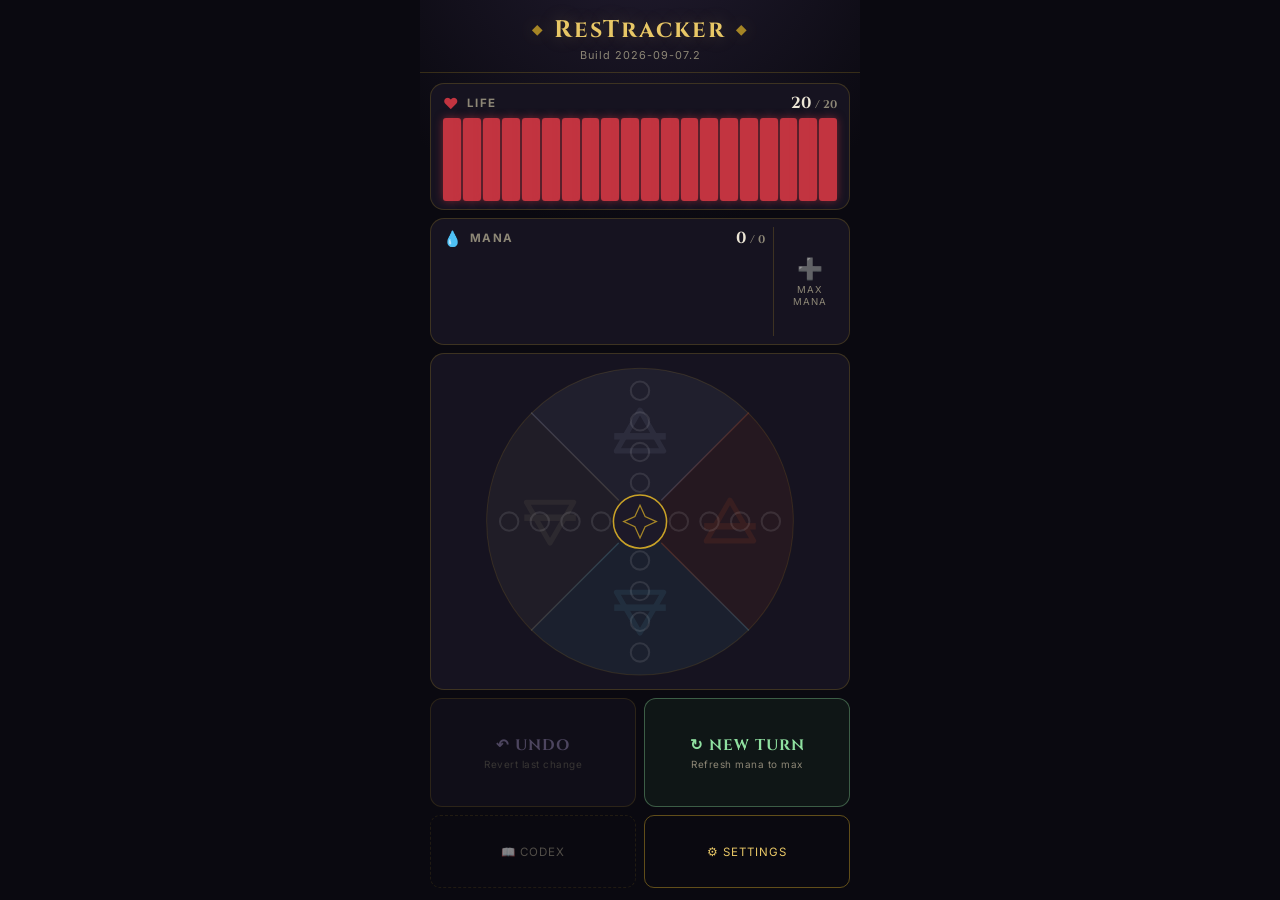
==== commit 045c4de7: "Update index.html # ResTracker — Patch Notes  **Build 2026-09-07.2**  ## New Features  - **Wak" ====
--- a/index.html
+++ b/index.html
@@ -4,6 +4,10 @@
 <meta charset="UTF-8">
 <title>ResTracker</title>
 <meta name="viewport" content="width=device-width, initial-scale=1, maximum-scale=1, user-scalable=no, viewport-fit=cover">
+<meta name="app-version" content="2026-09-07.2">
+<meta http-equiv="Cache-Control" content="no-cache, no-store, must-revalidate">
+<meta http-equiv="Pragma" content="no-cache">
+<meta http-equiv="Expires" content="0">
 <style>
   @import url('https://fonts.googleapis.com/css2?family=Cinzel:wght@500;600;700&family=Inter:wght@400;500;600;700;800&display=swap');
 
@@ -97,13 +101,16 @@
   }
   .row-label .name{ display:flex; align-items:center; gap:6px; }
   .row-label .name .ic{ font-size:.95rem; }
-  #manaMaxLabel{
-    cursor:pointer; touch-action:none; padding:2px 4px 2px 0; margin:-2px 0 -2px -0px;
-    border-bottom:1px dashed rgba(61,143,214,0.35); border-radius:2px;
-  }
   .row-label .val{ font-family:'Cinzel',serif; font-size:1rem; color:var(--text); letter-spacing:0; }
   .row-label .val small{ color:var(--text-dim); font-size:.7rem; }
   .row-label .val.boosted{ color:var(--gold-bright); text-shadow:0 0 8px rgba(232,199,102,0.5); }
+
+  .maxmana-block{
+    flex:0 0 64px; display:flex; flex-direction:column; align-items:center; justify-content:center;
+    border-left:1px solid var(--line); padding-left:8px; text-align:center; touch-action:none; cursor:pointer;
+  }
+  .maxmana-block .ic{ font-size:1.3rem; color:var(--mana); }
+  .maxmana-block .cap{ font-size:.6rem; letter-spacing:1px; color:var(--text-dim); margin-top:3px; line-height:1.25; }
 
   /* segmented bars */
   .bar-wrap{ flex:1 1 auto; min-height:0; display:flex; align-items:stretch; touch-action:none; cursor:pointer; position:relative; }
@@ -120,18 +127,12 @@
   }
 
   .mana-block{ flex:1 1 auto; display:flex; flex-direction:column; min-width:0; }
-  .sites-block{
-    flex:0 0 92px; display:flex; flex-direction:column; align-items:center; justify-content:center;
-    border-left:1px solid var(--line); padding-left:8px; text-align:center; touch-action:none; cursor:pointer;
-  }
-  .sites-block .ic{ font-size:1.1rem; color:var(--site); }
-  .sites-block .num{ font-family:'Cinzel',serif; font-size:1.7rem; font-weight:700; color:var(--site); line-height:1.05; }
-  .sites-block .cap{ font-size:.62rem; letter-spacing:1px; color:var(--text-dim); margin-top:1px; }
 
   /* ---------- THRESHOLD CROSS ---------- */
   .cross-wrap{ flex:1 1 auto; min-height:0; position:relative; display:flex; align-items:center; justify-content:center; }
   .cross-wrap svg{ width:min(100%,100%); height:100%; max-height:100%; touch-action:none; }
-  .wedge{ fill-opacity:0.07; transition:fill-opacity .15s; cursor:pointer; }
+  #crossSvg *{ pointer-events:none; }
+  #crossSvg .wedge{ fill-opacity:0.07; transition:fill-opacity .15s; cursor:pointer; pointer-events:auto; }
   .wedge:active{ fill-opacity:0.20; }
   .dot{ transition:opacity .15s, transform .15s; }
   .ring-empty{ fill:none; stroke:rgba(255,255,255,0.10); stroke-width:2; }
@@ -223,10 +224,32 @@
     text-align:center;
   }
   .slider-card .lbl{ font-size:.72rem; letter-spacing:2px; color:var(--text-dim); font-weight:700; }
-  .slider-card .big{ font-family:'Cinzel',serif; font-size:2.6rem; font-weight:700; margin:6px 0 14px; }
-  .slider-card .hint{ font-size:.66rem; color:var(--text-dim); margin-top:10px; letter-spacing:.5px; }
-  .slider-track-outer{ height:8px; border-radius:4px; background:rgba(255,255,255,0.08); position:relative; }
-  .slider-track-fill{ position:absolute; left:0; top:0; bottom:0; border-radius:4px; }
+
+  .wheel-wrap{
+    position:relative; width:210px; height:210px; margin:10px auto 22px;
+    touch-action:none; cursor:pointer;
+  }
+  .wheel-wrap svg{ width:100%; height:100%; display:block; }
+  .wheel-center{
+    position:absolute; inset:0; display:flex; flex-direction:column;
+    align-items:center; justify-content:center; pointer-events:none;
+  }
+  .ov-value-main{ font-family:'Cinzel',serif; font-weight:700; font-size:2.6rem; line-height:1; }
+  .ov-value-delta{
+    font-family:'Inter',sans-serif; font-weight:700; font-size:.9rem;
+    margin-top:3px; min-height:1.1em; letter-spacing:.5px;
+  }
+  .ov-value-delta.pos{ color:#8fe0a0; }
+  .ov-value-delta.neg{ color:#e05555; }
+
+  .ov-actions{ display:flex; gap:10px; }
+  .ov-btn{
+    flex:1 1 0; padding:11px; border-radius:10px; font-family:'Inter',sans-serif;
+    font-weight:600; font-size:.85rem; cursor:pointer; border:1px solid var(--line-strong);
+    background:var(--panel);
+  }
+  .ov-cancel{ color:var(--text-dim); }
+  .ov-confirm{ background:rgba(143,224,160,0.15); border-color:rgba(143,224,160,0.4); color:#8fe0a0; }
 
   .undo-badge{
     position:absolute; top:6px; right:8px; font-size:.6rem; color:var(--text-dim);
@@ -261,7 +284,7 @@
 
   <header>
     <h1><span class="flourish">&#9670;</span> ResTracker <span class="flourish">&#9670;</span></h1>
-    <div class="version">v3 &middot; prototype</div>
+    <div class="version" id="versionTag">v3 &middot; prototype</div>
   </header>
 
   <div id="content">
@@ -278,21 +301,20 @@
       </div>
     </div>
 
-    <!-- MANA + SITES -->
-    <div class="card panel-manasites" id="manaSitesCard">
+    <!-- MANA -->
+    <div class="card panel-manasites" id="manaCard">
       <div class="mana-block">
         <div class="row-label">
-          <div class="name" id="manaMaxLabel"><span class="ic" style="color:var(--mana)">&#128167;</span> MANA</div>
+          <div class="name"><span class="ic" style="color:var(--mana)">&#128167;</span> MANA</div>
           <div class="val" id="manaVal">6 <small>/ 8</small></div>
         </div>
         <div class="bar-wrap" id="manaBar">
           <div class="bar-track" id="manaSegs"></div>
         </div>
       </div>
-      <div class="sites-block" id="sitesBlock">
-        <span class="ic">&#9968;</span>
-        <div class="num" id="sitesVal">8</div>
-        <div class="cap">SITES</div>
+      <div class="maxmana-block" id="manaMaxBtn">
+        <span class="ic">&#10133;</span>
+        <div class="cap">MAX<br>MANA</div>
       </div>
     </div>
 
@@ -311,7 +333,7 @@
       </div>
       <div class="btn btn-newturn" id="newTurnBtn">
         <div class="t">&#8635; NEW TURN</div>
-        <div class="s">Refresh mana from sites</div>
+        <div class="s">Refresh mana to max</div>
       </div>
     </div>
 
@@ -326,11 +348,17 @@
   <div id="overlay">
     <div class="slider-card">
       <div class="lbl" id="ovLabel">LIFE</div>
-      <div class="big" id="ovValue">17</div>
-      <div class="slider-track-outer">
-        <div class="slider-track-fill" id="ovFill"></div>
+      <div class="wheel-wrap" id="wheelWrap">
+        <svg id="wheelSvg" viewBox="0 0 220 220"></svg>
+        <div class="wheel-center">
+          <div class="ov-value-main" id="ovValue">17</div>
+          <div class="ov-value-delta" id="ovDelta"></div>
+        </div>
       </div>
-      <div class="hint">Drag left / right &middot; release to apply</div>
+      <div class="ov-actions">
+        <button class="ov-btn ov-cancel" id="ovCancelBtn">Cancel</button>
+        <button class="ov-btn ov-confirm" id="ovConfirmBtn">Confirm</button>
+      </div>
     </div>
   </div>
 
@@ -366,7 +394,7 @@
 
         <div class="btn btn-reset" id="resetBtn">
           <div class="t">&#9851; RESET TRACKER</div>
-          <div class="s" id="resetHint">Life 20 &middot; Mana/Sites/Threshold 0</div>
+          <div class="s" id="resetHint">Life 20 &middot; Mana/Threshold 0</div>
         </div>
       </div>
       <div class="hint">Tap outside to close</div>
@@ -380,14 +408,13 @@
 
   var LIFE_MAX = 20;
   var THRESH_SLIDER_MAX = 12;
-  var MANA_OVERFLOW_BUFFER = 3; // headroom for one-turn-only bonus mana (e.g. a conditional Site ability)
+  var MANA_OVERFLOW_BUFFER = 40; // generous headroom above max — not meant to be a real limit in practice
 
   var state = {
-    life: 17,
-    manaCurrent: 6,
-    manaMax: 8,
-    sites: 8,
-    threshold: { air:2, fire:6, earth:3, water:1 }
+    life: 20,
+    manaCurrent: 0,
+    manaMax: 0,
+    threshold: { air:0, fire:0, earth:0, water:0 }
   };
 
   var history = [];
@@ -428,19 +455,10 @@
   var TRI_UP = 'M13 2 L24 21 L2 21 Z';
   var TRI_DOWN = 'M13 22 L24 3 L2 3 Z';
 
-  function glyphGroup(cx, cy, scale, color, up, dim){
-    var tri = up ? TRI_UP : TRI_DOWN;
-    var barY = up ? 14 : 10;
-    var op = dim ? 0.45 : 1;
-    return '<g transform="translate('+cx.toFixed(1)+','+cy.toFixed(1)+') scale('+scale+') translate(-13,-12)" opacity="'+op+'">' +
-      '<path d="'+tri+'" fill="none" stroke="'+color+'" stroke-width="2.4" stroke-linejoin="round"/>' +
-      '<rect x="1" y="'+(barY-1.3).toFixed(1)+'" width="24" height="3" fill="'+color+'" />' +
-      '</g>';
-  }
-
   /* ---------- THRESHOLD CROSS (SVG) ---------- */
   var CX=160, CY=160, WEDGE_R=150;
-  var DOT_R=[38,64,90,114,138];
+  var DOT_R=[38,68,98,128];
+  var BG_GLYPH_R=88;
   var AXES = {
     air:   { angle:0,   color:COLORS.air   },
     fire:  { angle:90,  color:COLORS.fire  },
@@ -496,6 +514,16 @@
     svgHTML += '<path class="wedge" data-el="'+key+'" fill="'+AXES[key].color+'" d="'+wedgePath(a-45, a+45)+'"></path>';
   });
 
+  // dimmed background glyph per quadrant — pure decoration, marks which region belongs to which element
+  Object.keys(AXES).forEach(function(key){
+    var up = (key === 'air' || key === 'fire');
+    var pbg = pt(BG_GLYPH_R, AXES[key].angle);
+    svgHTML += '<g transform="translate('+pbg.x.toFixed(1)+','+pbg.y.toFixed(1)+') scale(2.1) translate(-13,-12)" opacity="0.09" pointer-events="none">' +
+      '<path d="'+(up ? TRI_UP : TRI_DOWN)+'" fill="none" stroke="'+AXES[key].color+'" stroke-width="2.4" stroke-linejoin="round"/>' +
+      '<rect x="1" y="'+((up?14:10)-1.3).toFixed(1)+'" width="24" height="3" fill="'+AXES[key].color+'"/>' +
+      '</g>';
+  });
+
   // center emblem
   svgHTML += '<circle cx="'+CX+'" cy="'+CY+'" r="26" fill="#1d1928" stroke="var(--gold)" stroke-width="1.5" />';
   svgHTML += '<path d="M'+CX+' '+(CY-16)+' L'+(CX+5)+' '+(CY-5)+' L'+(CX+16)+' '+CY+' L'+(CX+5)+' '+(CY+5)+' L'+CX+' '+(CY+16)+' L'+(CX-5)+' '+(CY+5)+' L'+(CX-16)+' '+CY+' L'+(CX-5)+' '+(CY-5)+' Z" fill="none" stroke="var(--gold)" stroke-width="1.2" opacity="0.8"/>';
@@ -510,40 +538,30 @@
   function renderThreshold(){
     Object.keys(AXES).forEach(function(key){
       var val = state.threshold[key];
+      var visual = Math.min(val,4);
       var angle = AXES[key].angle;
       var color = AXES[key].color;
-      var up = (key === 'air' || key === 'fire');
       var g = document.getElementById('dots-'+key);
       var html = '';
 
-      if(val === 0){
-        // slot 0: faded glyph marker · slots 1-4: empty pips
-        var p0 = pt(DOT_R[0], angle);
-        html += '<circle class="dot ring-empty" cx="'+p0.x.toFixed(1)+'" cy="'+p0.y.toFixed(1)+'" r="11" stroke="'+color+'" stroke-opacity="0.35"/>';
-        html += glyphGroup(p0.x, p0.y, 0.42, color, up, true);
-        for(var e=1;e<5;e++){
+      if(visual === 0){
+        for(var e=0;e<4;e++){
           var pe0 = pt(DOT_R[e], angle);
           html += '<circle class="dot ring-empty" cx="'+pe0.x.toFixed(1)+'" cy="'+pe0.y.toFixed(1)+'" r="9"/>';
         }
       } else {
-        var filled = Math.min(val-1, 3);
-        var glyphSlot = filled;
-        var numberSlot = filled+1;
-
-        for(var i=0;i<filled;i++){
+        for(var i=0;i<visual;i++){
           var p = pt(DOT_R[i], angle);
-          html += '<circle class="dot" cx="'+p.x.toFixed(1)+'" cy="'+p.y.toFixed(1)+'" r="9" fill="'+color+'" opacity="0.85" style="filter:drop-shadow(0 0 3px '+color+'88)"/>';
+          var isLatest = (i === visual-1);
+          if(isLatest){
+            var r = val >= 10 ? 16 : 14;
+            html += '<circle class="dot" cx="'+p.x.toFixed(1)+'" cy="'+p.y.toFixed(1)+'" r="'+r+'" fill="'+color+'" style="filter:drop-shadow(0 0 5px '+color+'aa)"/>';
+            html += '<text x="'+p.x.toFixed(1)+'" y="'+(p.y+4.5).toFixed(1)+'" text-anchor="middle" font-family="Cinzel, serif" font-weight="700" font-size="'+(val>=10?13:15)+'" fill="'+VOID_HEX+'">'+val+'</text>';
+          } else {
+            html += '<circle class="dot" cx="'+p.x.toFixed(1)+'" cy="'+p.y.toFixed(1)+'" r="8" fill="'+color+'" opacity="0.8"/>';
+          }
         }
-
-        var pg = pt(DOT_R[glyphSlot], angle);
-        html += '<circle class="dot" cx="'+pg.x.toFixed(1)+'" cy="'+pg.y.toFixed(1)+'" r="14" fill="'+color+'" style="filter:drop-shadow(0 0 5px '+color+'aa)"/>';
-        html += glyphGroup(pg.x, pg.y, 0.48, VOID_HEX, up, false);
-
-        var pn = pt(DOT_R[numberSlot], angle);
-        html += '<circle class="dot" cx="'+pn.x.toFixed(1)+'" cy="'+pn.y.toFixed(1)+'" r="15" fill="'+VOID_HEX+'" stroke="'+color+'" stroke-width="2" style="filter:drop-shadow(0 0 4px '+color+'88)"/>';
-        html += '<text x="'+pn.x.toFixed(1)+'" y="'+(pn.y+5.5).toFixed(1)+'" text-anchor="middle" font-family="Cinzel, serif" font-weight="700" font-size="15" fill="'+color+'">'+val+'</text>';
-
-        for(var j=numberSlot+1;j<5;j++){
+        for(var j=visual;j<4;j++){
           var pe = pt(DOT_R[j], angle);
           html += '<circle class="dot ring-empty" cx="'+pe.x.toFixed(1)+'" cy="'+pe.y.toFixed(1)+'" r="9"/>';
         }
@@ -553,7 +571,7 @@
     });
   }
 
-  /* ---------- RENDER: LIFE / MANA / SITES ---------- */
+  /* ---------- RENDER: LIFE / MANA ---------- */
   function buildSegs(container, count){
     var html = '';
     for(var i=0;i<count;i++){ html += '<div class="seg"></div>'; }
@@ -584,14 +602,9 @@
     manaValEl.classList.toggle('boosted', state.manaCurrent > state.manaMax);
   }
 
-  function renderSites(){
-    document.getElementById('sitesVal').textContent = state.sites;
-  }
-
   function render(){
     renderLife();
     renderMana();
-    renderSites();
     renderThreshold();
     schedulePersist();
   }
@@ -623,72 +636,248 @@
     } catch(e){ /* nothing saved yet, or storage unavailable — start fresh */ }
   }
 
-  /* ---------- OVERLAY SLIDER ---------- */
+  /* ---------- OVERLAY WHEEL ---------- */
   var overlay = document.getElementById('overlay');
   var ovLabel = document.getElementById('ovLabel');
   var ovValue = document.getElementById('ovValue');
-  var ovFill = document.getElementById('ovFill');
-
-  function showOverlay(label, val, min, max, color){
-    ovLabel.textContent = label;
-    ovLabel.style.color = color;
+  var ovDelta = document.getElementById('ovDelta');
+  var wheelWrap = document.getElementById('wheelWrap');
+  var wheelSvg = document.getElementById('wheelSvg');
+  var ovCancelBtn = document.getElementById('ovCancelBtn');
+  var ovConfirmBtn = document.getElementById('ovConfirmBtn');
+
+  var activeCfg = null;
+  var activeBaseVal = 0;
+  var activeMin = 0;
+  var activeHardMax = 0;   // absolute ceiling (e.g. manaMax + overflow buffer)
+  var activeDialMax = 0;   // value at which the dial completes exactly one revolution (360°)
+  var dialSegments = 1;    // number of notches around the ring
+  var dialUnitsPerNotch = 1;
+  var degreesPerUnit = 360; // rotation needed per unit — same rate is used past the dial for overflow
+  var overflowDegSpan = 0; // extra degrees available beyond 360° for pushing past dialMax
+  var totalDegSpan = 360;  // full explorable range: 0 (=min) .. totalDegSpan (=hardMax)
+
+  var WHEEL_CX = 110, WHEEL_CY = 110, WHEEL_R = 92;
+  var WHEEL_CIRCUMFERENCE = 2 * Math.PI * WHEEL_R;
+
+  var wheelMarkerEl = null;
+  var wheelFillEl = null;
+  var wheelDragging = false;
+  var wheelLastAngle = 0;
+  var virtualAngle = 0; // continuous, unwrapped — 0 at min, 360 at dialMax, up to totalDegSpan at hardMax
+
+  function wheelPt(r, angleDeg){
+    var rad = angleDeg * Math.PI/180;
+    return { x: WHEEL_CX + r*Math.sin(rad), y: WHEEL_CY - r*Math.cos(rad) };
+  }
+
+  function buildWheelSVG(color, segments){
+    var ticks = '';
+    var tickCount = Math.min(segments, 48); // avoid an unreadably dense ring for very large ranges
+    for(var i=0; i<tickCount; i++){
+      var deg = (360/tickCount) * i;
+      var p1 = wheelPt(76, deg);
+      var p2 = wheelPt(88, deg);
+      ticks += '<line x1="'+p1.x.toFixed(1)+'" y1="'+p1.y.toFixed(1)+'" x2="'+p2.x.toFixed(1)+'" y2="'+p2.y.toFixed(1)+'" stroke="rgba(255,255,255,0.25)" stroke-width="2"/>';
+    }
+    return '<circle cx="'+WHEEL_CX+'" cy="'+WHEEL_CY+'" r="'+WHEEL_R+'" fill="none" stroke="'+color+'" stroke-opacity="0.14" stroke-width="16"/>' +
+      '<circle id="wheelFill" cx="'+WHEEL_CX+'" cy="'+WHEEL_CY+'" r="'+WHEEL_R+'" fill="none" stroke="'+color+'" stroke-width="16" ' +
+        'stroke-linecap="round" stroke-dasharray="0 '+WHEEL_CIRCUMFERENCE.toFixed(1)+'" ' +
+        'transform="rotate(-90 '+WHEEL_CX+' '+WHEEL_CY+')" style="filter:drop-shadow(0 0 5px '+color+'99)"/>' +
+      ticks +
+      '<circle id="wheelMarker" cx="'+WHEEL_CX+'" cy="'+(WHEEL_CY-WHEEL_R)+'" r="9" fill="'+color+'" opacity="0.55"/>';
+  }
+
+  function positionMarker(angleDeg){
+    if(!wheelMarkerEl) return;
+    var p = wheelPt(WHEEL_R, angleDeg);
+    wheelMarkerEl.setAttribute('cx', p.x.toFixed(1));
+    wheelMarkerEl.setAttribute('cy', p.y.toFixed(1));
+  }
+
+  function updateFillArc(value){
+    if(!wheelFillEl) return;
+    var span = activeDialMax - activeMin;
+    var frac = span > 0 ? clamp((Math.min(value, activeDialMax) - activeMin) / span, 0, 1) : (value > activeMin ? 1 : 0);
+    var dash = frac * WHEEL_CIRCUMFERENCE;
+    wheelFillEl.setAttribute('stroke-dasharray', dash.toFixed(1) + ' ' + WHEEL_CIRCUMFERENCE.toFixed(1));
+  }
+
+  // Maps a continuous virtual angle (can exceed 360°) to a value, snapping to notches
+  // within the dial's own range and stepping continuously once past it (overflow).
+  function valueFromVirtualAngle(va){
+    if(va <= 360){
+      var idx = Math.round((va/360) * dialSegments);
+      idx = clamp(idx, 0, dialSegments);
+      return Math.round(activeMin + idx*dialUnitsPerNotch);
+    }
+    var extra = va - 360;
+    return clamp(Math.round(activeDialMax + extra/degreesPerUnit), activeDialMax, activeHardMax);
+  }
+
+  function updateValueDisplay(){
+    var val = activeCfg.getValue();
     ovValue.textContent = val;
-    ovValue.style.color = color;
-    ovFill.style.background = color;
-    var pct = max>min ? ((val-min)/(max-min))*100 : 0;
-    ovFill.style.width = clamp(pct,0,100) + '%';
+    var delta = val - activeBaseVal;
+    if(delta === 0){
+      ovDelta.textContent = '';
+      ovDelta.classList.remove('pos','neg');
+    } else if(delta > 0){
+      ovDelta.textContent = '(+'+delta+')';
+      ovDelta.classList.add('pos');
+      ovDelta.classList.remove('neg');
+    } else {
+      ovDelta.textContent = '('+delta+')';
+      ovDelta.classList.add('neg');
+      ovDelta.classList.remove('pos');
+    }
+  }
+
+  function applyVirtualAngle(){
+    var prevVal = activeCfg.getValue();
+    var newVal = valueFromVirtualAngle(virtualAngle);
+    positionMarker(virtualAngle % 360);
+    if(newVal !== prevVal){
+      activeCfg.setValue(newVal);
+      render();
+      updateValueDisplay();
+      updateFillArc(newVal);
+    }
+  }
+
+  function angleFromCenter(clientX, clientY){
+    var rect = wheelWrap.getBoundingClientRect();
+    var cx = rect.left + rect.width/2;
+    var cy = rect.top + rect.height/2;
+    var dx = clientX - cx, dy = clientY - cy;
+    var deg = Math.atan2(dx, -dy) * 180/Math.PI; // 0 = up (12 o'clock), clockwise positive
+    if(deg < 0) deg += 360;
+    return deg;
+  }
+
+  function normalizeDelta(delta){
+    while(delta > 180) delta -= 360;
+    while(delta < -180) delta += 360;
+    return delta;
+  }
+
+  function openSlider(cfg, baseVal, hardMax, dialMax){
+    activeCfg = cfg;
+    activeBaseVal = baseVal;
+    activeMin = cfg.min;
+    activeHardMax = hardMax;
+    activeDialMax = Math.max(dialMax, activeMin + 1); // guard against a degenerate 0-width dial
+
+    var span = activeDialMax - activeMin;
+    dialSegments = Math.max(1, span); // one notch per unit — guarantees every integer is reachable, no rounding skips
+    dialUnitsPerNotch = span / dialSegments; // always exactly 1
+    degreesPerUnit = 360 / dialSegments; // overflow continues at this same rate — no jarring switch in sensitivity
+    overflowDegSpan = Math.max(0, activeHardMax - activeDialMax) * degreesPerUnit;
+    totalDegSpan = 360 + overflowDegSpan;
+
+    ovLabel.textContent = cfg.label;
+    ovLabel.style.color = cfg.color;
+    ovValue.style.color = cfg.color;
+    wheelSvg.innerHTML = buildWheelSVG(cfg.color, dialSegments);
+    wheelMarkerEl = document.getElementById('wheelMarker');
+    wheelFillEl = document.getElementById('wheelFill');
+
+    // Cosmetic starting position only — the first actual touch always sets virtualAngle fresh (see pointerdown).
+    virtualAngle = clamp(((Math.min(baseVal, activeDialMax) - activeMin) / span) * 360, 0, totalDegSpan);
+    positionMarker(virtualAngle % 360);
+    updateFillArc(baseVal);
+    updateValueDisplay();
     overlay.classList.add('show');
   }
-  function updateOverlay(val, min, max){
-    ovValue.textContent = val;
-    var pct = max>min ? ((val-min)/(max-min))*100 : 0;
-    ovFill.style.width = clamp(pct,0,100) + '%';
-  }
-  function hideOverlay(){ overlay.classList.remove('show'); }
+
+  function closeSlider(){
+    overlay.classList.remove('show');
+    activeCfg = null;
+    wheelDragging = false;
+  }
+
+  wheelWrap.addEventListener('pointerdown', function(e){
+    if(!activeCfg) return;
+    wheelDragging = true;
+    var touchAngle = angleFromCenter(e.clientX, e.clientY);
+    wheelLastAngle = touchAngle;
+    // Tapping anywhere on the ring jumps straight to that position — direct manipulation,
+    // not a relative nudge from wherever the value happened to be.
+    virtualAngle = clamp(touchAngle, 0, totalDegSpan);
+    applyVirtualAngle();
+    wheelWrap.setPointerCapture && wheelWrap.setPointerCapture(e.pointerId);
+  });
+
+  wheelWrap.addEventListener('pointermove', function(e){
+    if(!wheelDragging || !activeCfg) return;
+    var angle = angleFromCenter(e.clientX, e.clientY);
+    var delta = normalizeDelta(angle - wheelLastAngle);
+    wheelLastAngle = angle;
+    virtualAngle = clamp(virtualAngle + delta, 0, totalDegSpan);
+    applyVirtualAngle();
+  });
+
+  wheelWrap.addEventListener('pointerup', function(){ wheelDragging = false; });
+  wheelWrap.addEventListener('pointercancel', function(){ wheelDragging = false; });
+
+  ovConfirmBtn.addEventListener('click', function(){
+    closeSlider();
+  });
+
+  ovCancelBtn.addEventListener('click', function(){
+    if(activeCfg){
+      activeCfg.setValue(activeBaseVal);
+      render();
+    }
+    closeSlider();
+  });
+
+  overlay.addEventListener('click', function(e){
+    if(e.target === overlay) closeSlider(); // tapping the backdrop confirms, same as the Confirm button
+  });
 
   /* ---------- HOLD / TAP ENGINE ---------- */
+  // Press-and-hold only ARMS the slider now — the user then lifts their finger and
+  // adjusts the on-screen slider freely (no cramped same-touch dragging near screen edges),
+  // confirming or cancelling explicitly when done.
   function attachHoldTap(el, cfg){
     var pressTimer = null;
-    var holding = false;
+    var armed = false;
     var startX = 0, startY = 0;
-    var baseVal = 0;
-    var curMax = 0;
     var HOLD_MS = 480;
-    var SENS = cfg.sensitivity || 16;
 
     function resolveMax(){ return (typeof cfg.max === 'function') ? cfg.max() : cfg.max; }
+    function resolveDialMax(curMax){
+      if(cfg.dialMax === undefined) return curMax;
+      return (typeof cfg.dialMax === 'function') ? cfg.dialMax() : cfg.dialMax;
+    }
 
     function onDown(e){
       e.preventDefault();
       startX = e.clientX; startY = e.clientY;
-      baseVal = cfg.getValue();
-      curMax = resolveMax();
+      var baseVal = cfg.getValue();
+      var curMax = resolveMax();
+      var curDialMax = resolveDialMax(curMax);
       pressTimer = setTimeout(function(){
-        holding = true;
+        armed = true;
         pushHistory();
-        showOverlay(cfg.label, baseVal, cfg.min, curMax, cfg.color);
+        openSlider(cfg, baseVal, curMax, curDialMax);
       }, HOLD_MS);
-      el.setPointerCapture && el.setPointerCapture(e.pointerId);
     }
     function onMove(e){
-      if(holding){
-        var dx = e.clientX - startX;
-        var delta = Math.round(dx / SENS);
-        var val = clamp(baseVal + delta, cfg.min, curMax);
-        cfg.setValue(val);
-        render();
-        updateOverlay(val, cfg.min, curMax);
-      } else if(pressTimer){
+      if(!armed && pressTimer){
         if(Math.abs(e.clientX-startX) > 12 || Math.abs(e.clientY-startY) > 12){
           clearTimeout(pressTimer); pressTimer = null;
         }
       }
+      // once armed, the overlay's own wheel handles all further interaction
     }
     function onUp(e){
-      if(holding){
-        holding = false;
-        hideOverlay();
-      } else if(pressTimer){
+      if(armed){
+        armed = false; // finger lifting off the source element no longer closes anything
+        return;
+      }
+      if(pressTimer){
         clearTimeout(pressTimer); pressTimer = null;
         cfg.onTap();
       }
@@ -698,7 +887,7 @@
     el.addEventListener('pointerup', onUp);
     el.addEventListener('pointercancel', function(){
       clearTimeout(pressTimer); pressTimer = null;
-      if(holding){ holding = false; hideOverlay(); }
+      armed = false;
     });
   }
 
@@ -716,50 +905,39 @@
     }
   });
 
-  /* ---------- MANA ---------- */
+  /* ---------- CURRENT MANA ---------- */
   attachHoldTap(document.getElementById('manaBar'), {
-    label:'MANA', color: COLORS.mana, min:0, max: function(){ return state.manaMax + MANA_OVERFLOW_BUFFER; },
+    label:'MANA', color: COLORS.mana, min:0,
+    dialMax: function(){ return state.manaMax; },
+    max: function(){ return state.manaMax + MANA_OVERFLOW_BUFFER; },
     getValue: function(){ return state.manaCurrent; },
     setValue: function(v){ state.manaCurrent = v; },
     onTap: function(){
-      if(state.manaCurrent <= 0){ fail(document.getElementById('manaSitesCard')); return; }
+      if(state.manaCurrent <= 0){ fail(document.getElementById('manaCard')); return; }
       pushHistory();
       state.manaCurrent = clamp(state.manaCurrent - 1, 0, state.manaMax + MANA_OVERFLOW_BUFFER);
       render();
-      ok(document.getElementById('manaSitesCard'));
-    }
-  });
-
-  // MANA label — separate control for permanent non-Site mana sources (e.g. a Relic like Ruby Core).
-  // Tap: +1 to Max (and Current, mirroring "a new permanent source just entered play"), Sites untouched.
-  // Hold: correct Max directly (e.g. that source left play) — Current is clamped down if it now exceeds Max.
-  attachHoldTap(document.getElementById('manaMaxLabel'), {
+      ok(document.getElementById('manaCard'));
+    }
+  });
+
+  // MAX MANA button — a dedicated control, separate from Sites, for anything that adds to your
+  // mana ceiling (Sites, Relics, Auras, whatever a card actually does).
+  // Tap: a discrete "a new mana source just entered play" action — bumps Max AND Current by 1,
+  // since that's the immediate in-game benefit.
+  // Hold (wheel): a bulk correction to Max only — Current is NEVER touched here. If a mana source
+  // leaves play mid-turn, whatever was already drawn from the bucket this turn stays drawn; the
+  // change only shows up once New Turn refills the bucket from the new (lower) Max.
+  attachHoldTap(document.getElementById('manaMaxBtn'), {
     label:'MAX MANA', color: COLORS.mana, min:0, max:40,
     getValue: function(){ return state.manaMax; },
-    setValue: function(v){
-      state.manaMax = v;
-      state.manaCurrent = clamp(state.manaCurrent, 0, state.manaMax + MANA_OVERFLOW_BUFFER);
-    },
+    setValue: function(v){ state.manaMax = v; },
     onTap: function(){
       pushHistory();
       state.manaMax += 1;
       state.manaCurrent += 1;
       render();
-      ok(document.getElementById('manaSitesCard'));
-    }
-  });
-  /* ---------- SITES ---------- */
-  attachHoldTap(document.getElementById('sitesBlock'), {
-    label:'SITES', color: COLORS.site, min:0, max:40,
-    getValue: function(){ return state.sites; },
-    setValue: function(v){ state.sites = v; },
-    onTap: function(){
-      pushHistory();
-      state.sites += 1;
-      state.manaMax += 1;
-      state.manaCurrent += 1;
-      render();
-      ok(document.getElementById('sitesBlock'));
+      ok(document.getElementById('manaMaxBtn'));
     }
   });
 
@@ -767,8 +945,7 @@
   Object.keys(AXES).forEach(function(key){
     var wedgeEl = svg.querySelector('.wedge[data-el="'+key+'"]');
     attachHoldTap(wedgeEl, {
-      label: key.toUpperCase(), color: AXES[key].color, min:0, max:THRESH_SLIDER_MAX,
-      sensitivity: 14,
+      label: key.toUpperCase(), color: AXES[key].color, min:0, dialMax:4, max:THRESH_SLIDER_MAX,
       getValue: function(){ return state.threshold[key]; },
       setValue: function(v){ state.threshold[key] = v; },
       onTap: function(){
@@ -799,7 +976,7 @@
   function disarmReset(){
     resetArmed = false;
     resetBtn.classList.remove('armed');
-    resetHint.textContent = 'Life 20 \u00b7 Mana/Sites/Threshold 0';
+    resetHint.textContent = 'Life 20 \u00b7 Mana/Threshold 0';
     clearTimeout(resetArmTimer);
   }
 
@@ -827,7 +1004,6 @@
       life: LIFE_MAX,
       manaCurrent: 0,
       manaMax: 0,
-      sites: 0,
       threshold: { air:0, fire:0, earth:0, water:0 }
     };
     render();
@@ -896,7 +1072,37 @@
     if(wakeLockEnabled) resetWakeLockTimer();
   });
 
+  /* ---------- VERSION CHECK / AUTO-RELOAD ---------- */
+  // Static hosting (GitHub Pages) + mobile browser caching means a plain page reopen can easily
+  // serve a stale cached copy. We embed a version marker and periodically re-fetch the live page
+  // (bypassing cache) to compare; a mismatch triggers a reload. Safe because state is persisted.
+  var APP_VERSION = document.querySelector('meta[name="app-version"]').content;
+  var VERSION_CHECK_INTERVAL = 2 * 60 * 1000; // 2 minutes
+
+  async function checkForUpdate(){
+    try{
+      var res = await fetch(location.pathname + location.search, { cache: 'no-store' });
+      var html = await res.text();
+      var match = html.match(/name="app-version"\s+content="([^"]+)"/);
+      if(!match) return;
+      var remoteVersion = match[1];
+      if(remoteVersion === APP_VERSION) return;
+
+      var lastReloadVersion = sessionStorage.getItem('resTrackerLastReloadVersion');
+      if(remoteVersion === lastReloadVersion) return; // already tried reloading for this version this session
+
+      sessionStorage.setItem('resTrackerLastReloadVersion', remoteVersion);
+      location.reload();
+    } catch(e){ /* offline or fetch blocked — just skip this check */ }
+  }
+
+  setInterval(checkForUpdate, VERSION_CHECK_INTERVAL);
+  document.addEventListener('visibilitychange', function(){
+    if(document.visibilityState === 'visible') checkForUpdate();
+  });
+
   /* ---------- INIT ---------- */
+  document.getElementById('versionTag').textContent = 'Build ' + APP_VERSION;
   await loadPersistedState();
   render();
   updateUndoBtn();
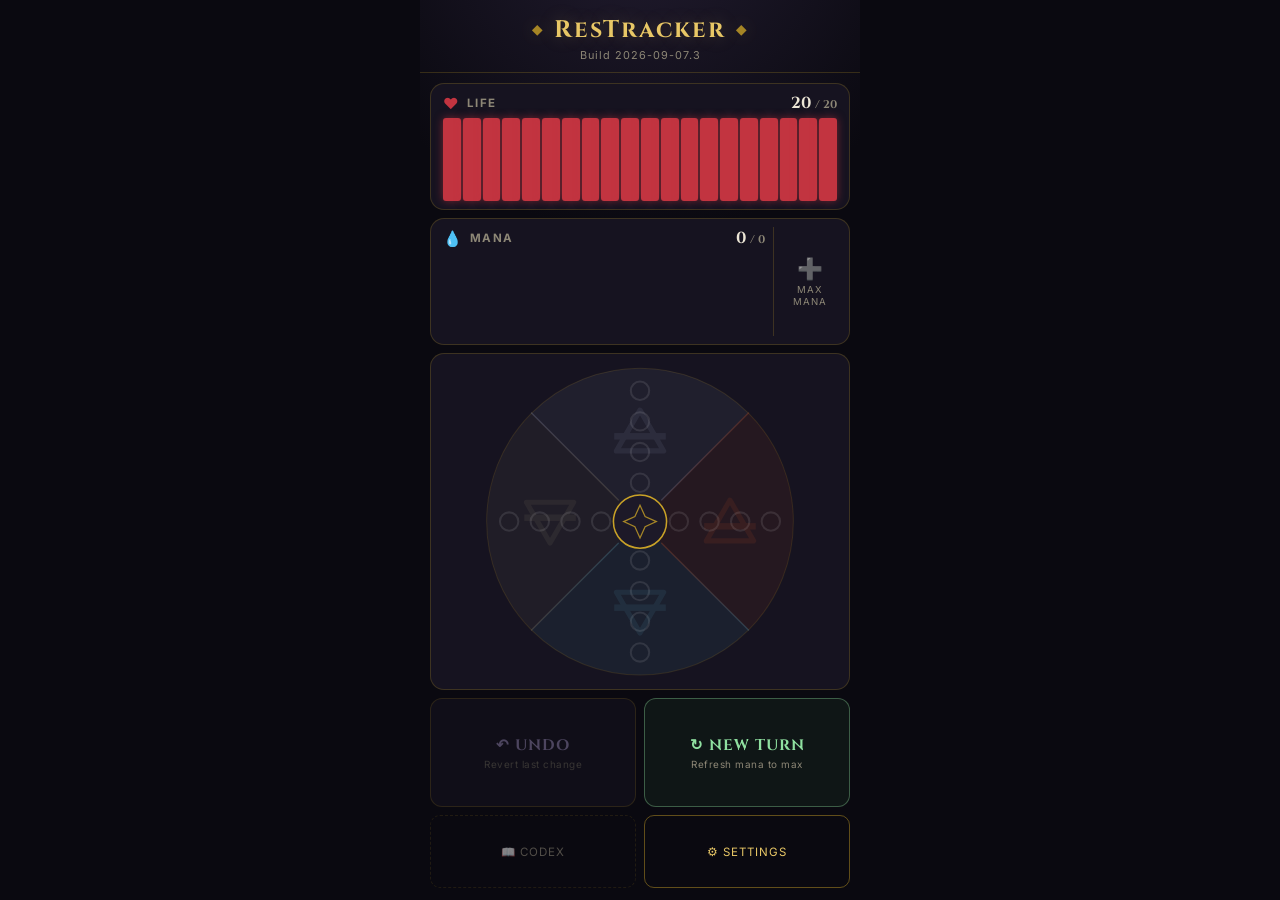
==== commit f845e608: "Update index.html Minor bug fix for the Mana bar." ====
--- a/index.html
+++ b/index.html
@@ -4,7 +4,7 @@
 <meta charset="UTF-8">
 <title>ResTracker</title>
 <meta name="viewport" content="width=device-width, initial-scale=1, maximum-scale=1, user-scalable=no, viewport-fit=cover">
-<meta name="app-version" content="2026-09-07.2">
+<meta name="app-version" content="2026-09-07.3">
 <meta http-equiv="Cache-Control" content="no-cache, no-store, must-revalidate">
 <meta http-equiv="Pragma" content="no-cache">
 <meta http-equiv="Expires" content="0">
@@ -858,6 +858,7 @@
       var baseVal = cfg.getValue();
       var curMax = resolveMax();
       var curDialMax = resolveDialMax(curMax);
+      el.setPointerCapture && el.setPointerCapture(e.pointerId);
       pressTimer = setTimeout(function(){
         armed = true;
         pushHistory();
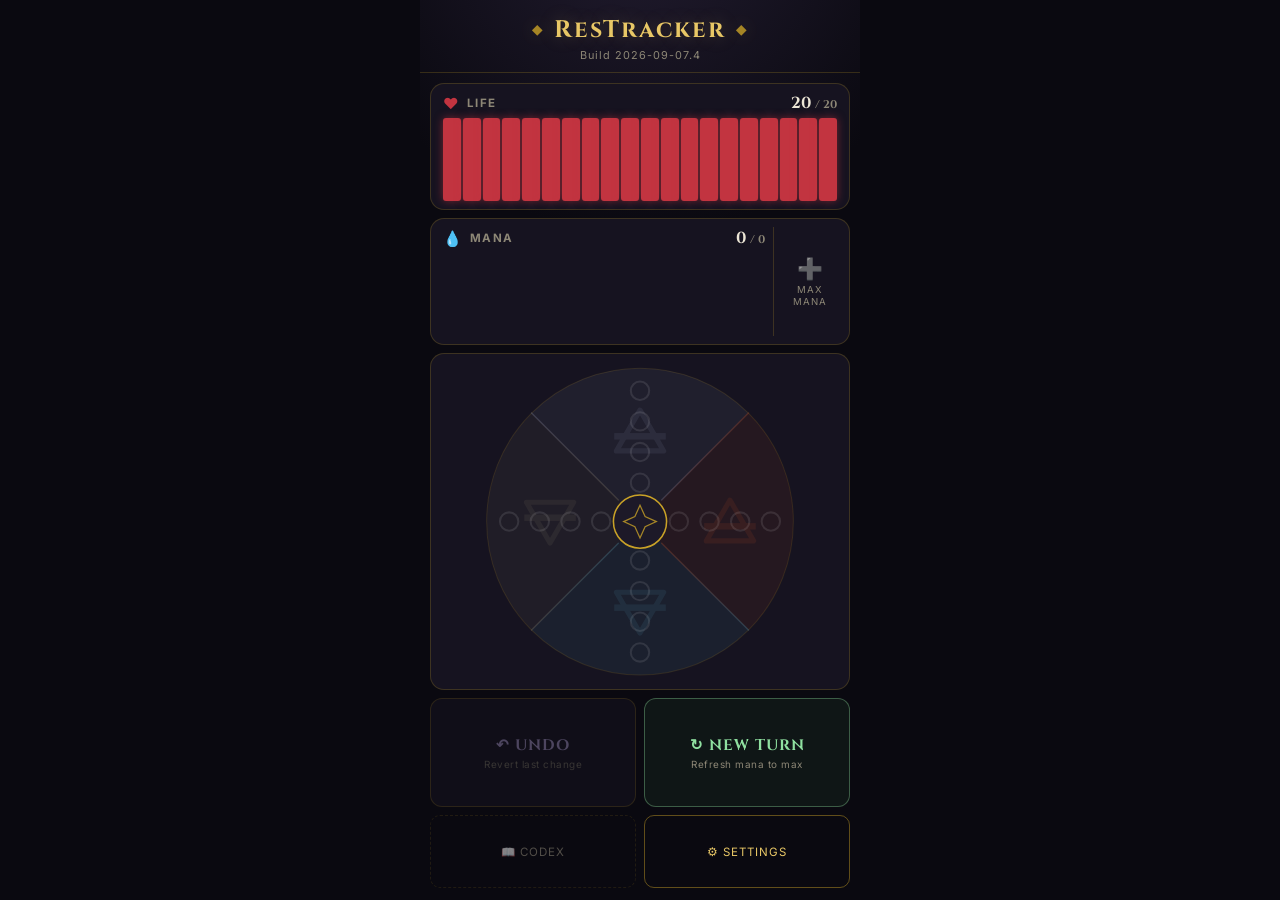
==== commit b02c5c55: "Update index.html - Fixed compatibility issues with iPhone (Safari) press-and-hold functionality." ====
--- a/index.html
+++ b/index.html
@@ -4,7 +4,7 @@
 <meta charset="UTF-8">
 <title>ResTracker</title>
 <meta name="viewport" content="width=device-width, initial-scale=1, maximum-scale=1, user-scalable=no, viewport-fit=cover">
-<meta name="app-version" content="2026-09-07.3">
+<meta name="app-version" content="2026-09-07.4">
 <meta http-equiv="Cache-Control" content="no-cache, no-store, must-revalidate">
 <meta http-equiv="Pragma" content="no-cache">
 <meta http-equiv="Expires" content="0">
@@ -34,7 +34,7 @@
     --water:#65bfdc;
   }
 
-  *{ box-sizing:border-box; -webkit-tap-highlight-color:transparent; user-select:none; -webkit-user-select:none; }
+  *{ box-sizing:border-box; -webkit-tap-highlight-color:transparent; user-select:none; -webkit-user-select:none; -webkit-touch-callout:none; }
   html,body{ height:100%; margin:0; overscroll-behavior:none; background:var(--void); }
   body{
     display:flex; justify-content:center;
